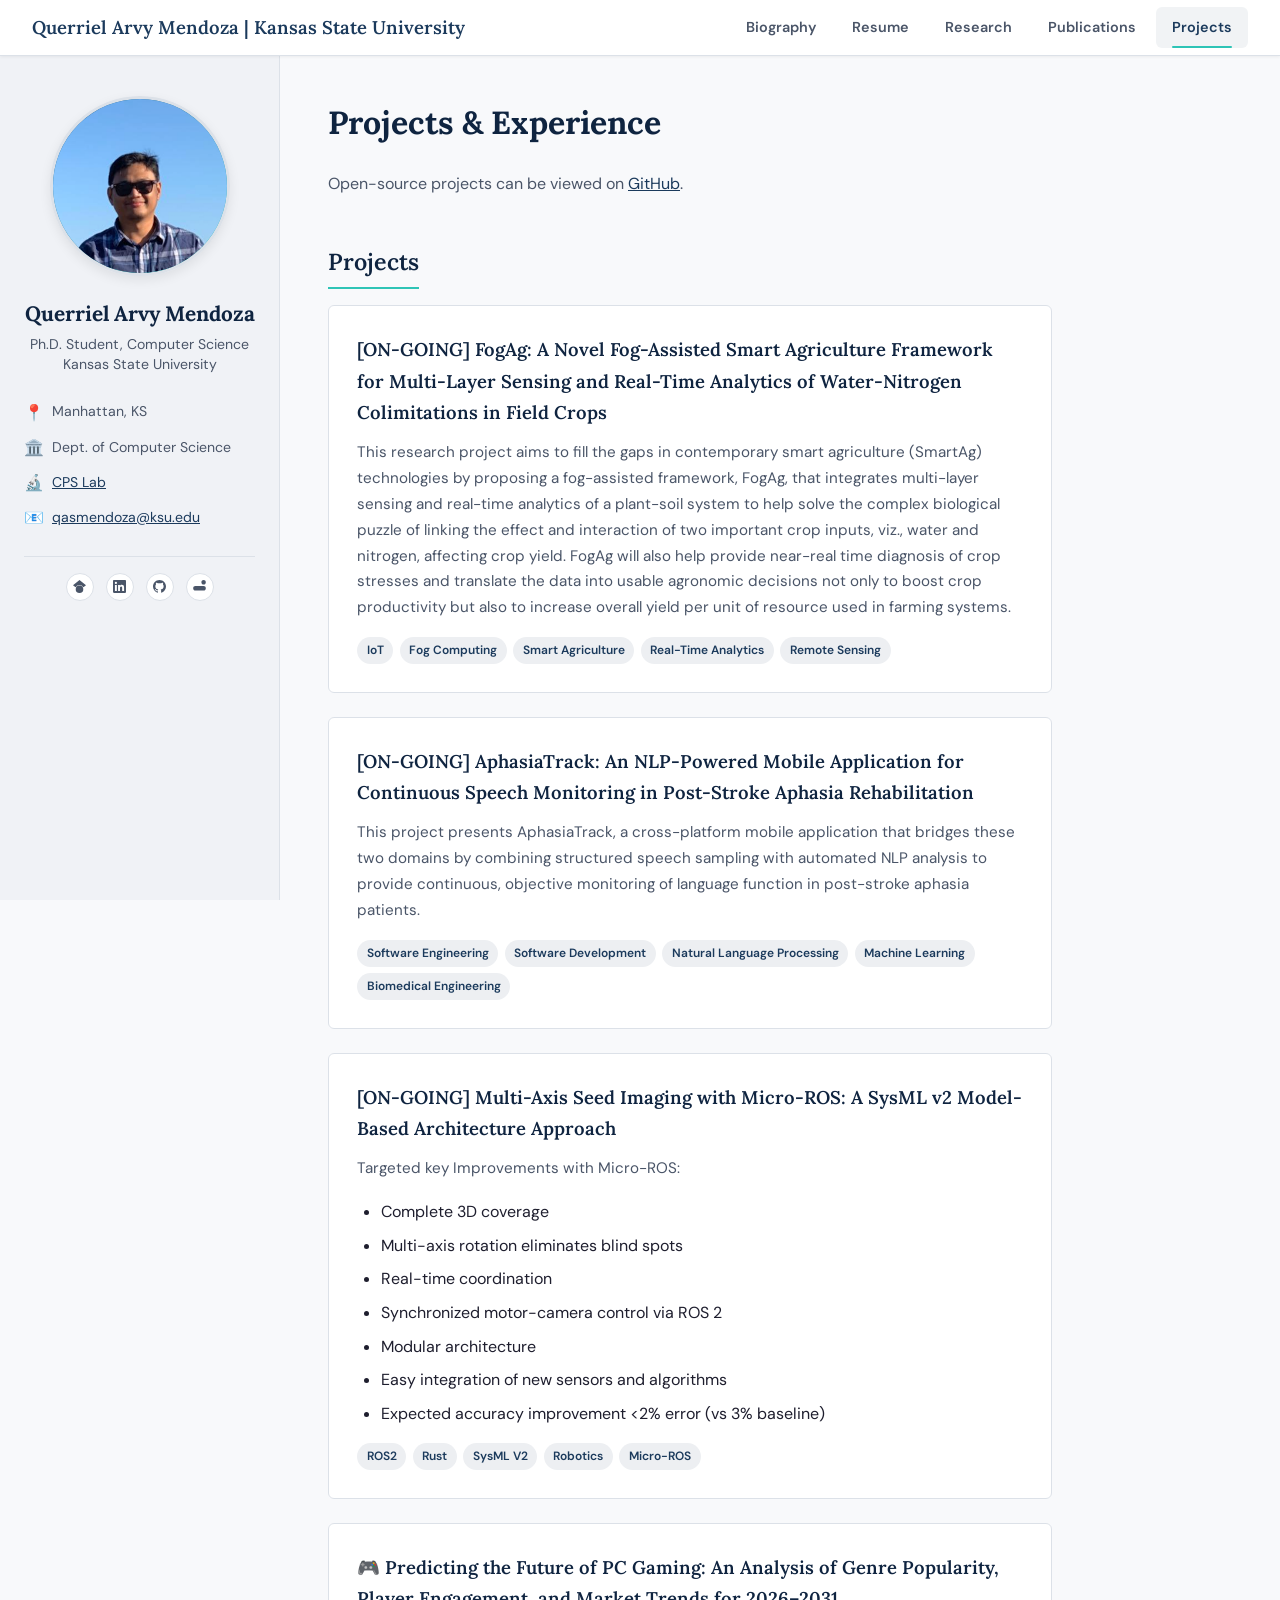
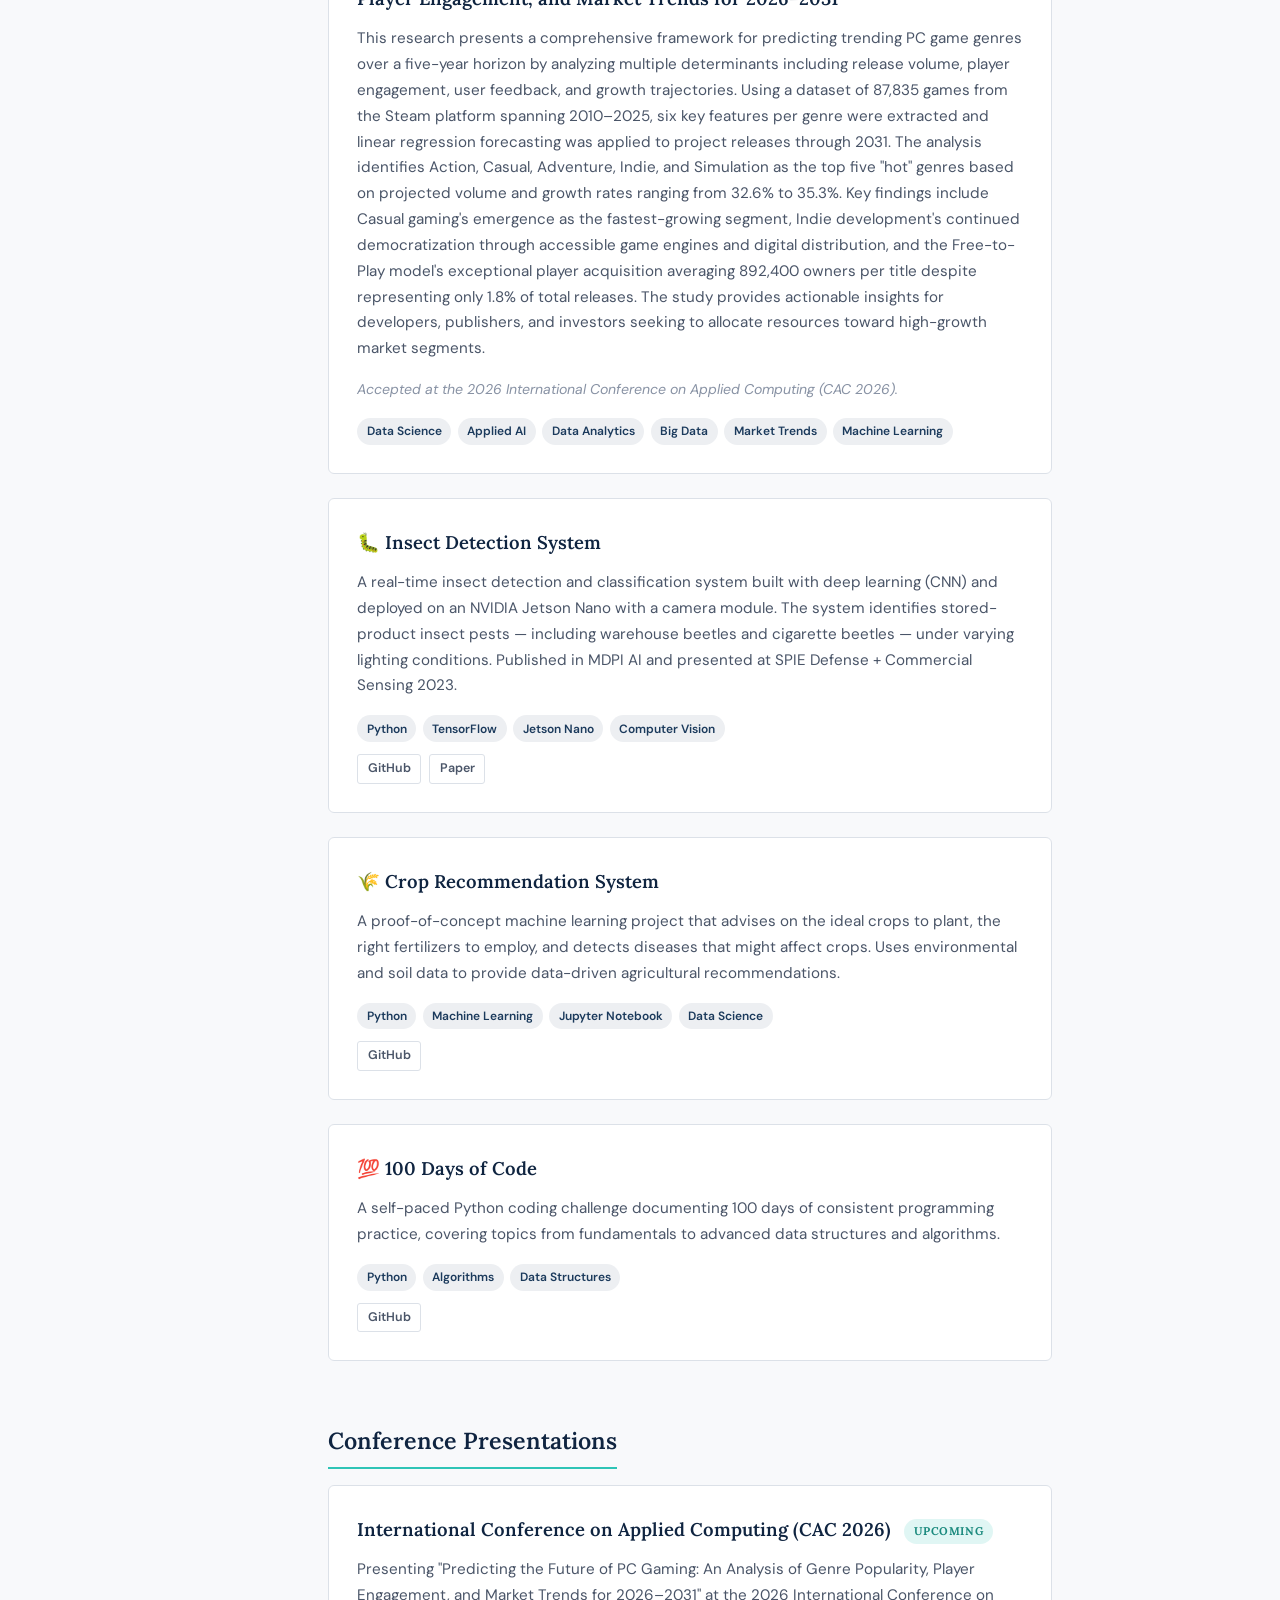
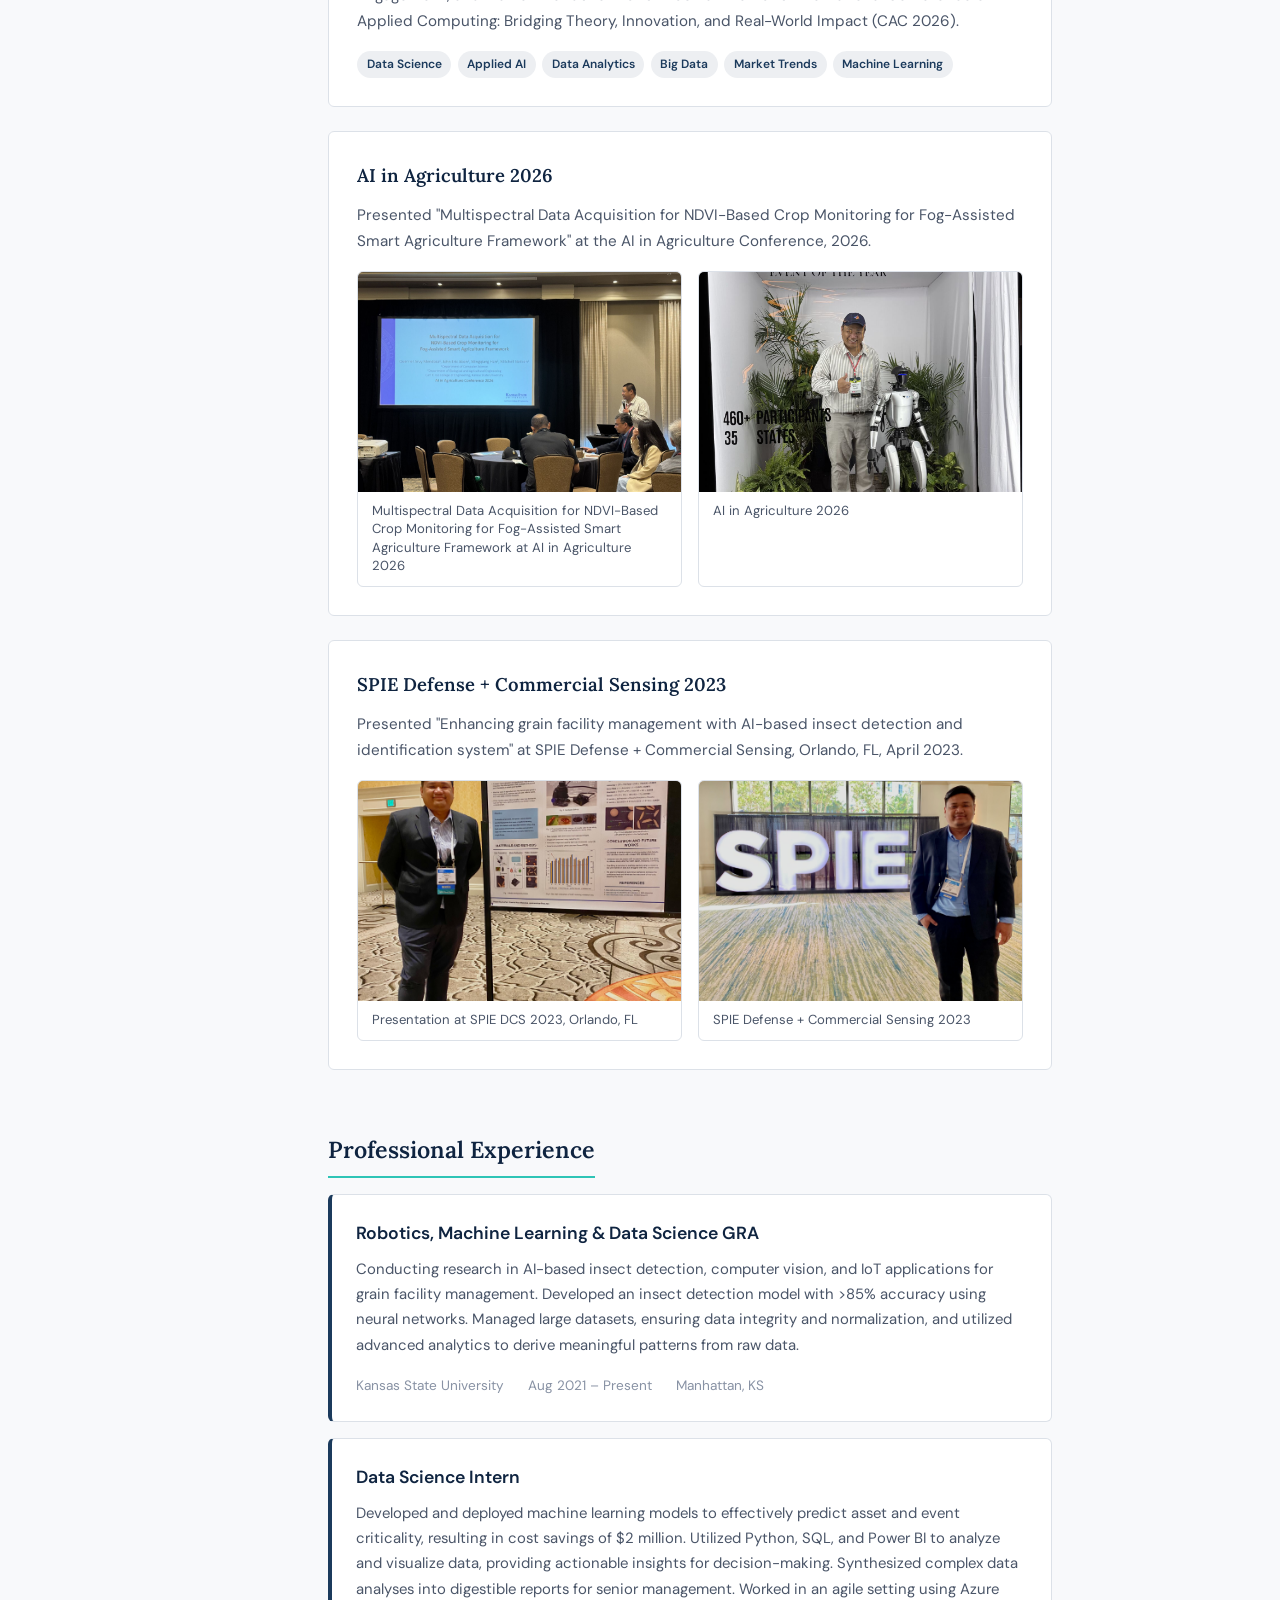
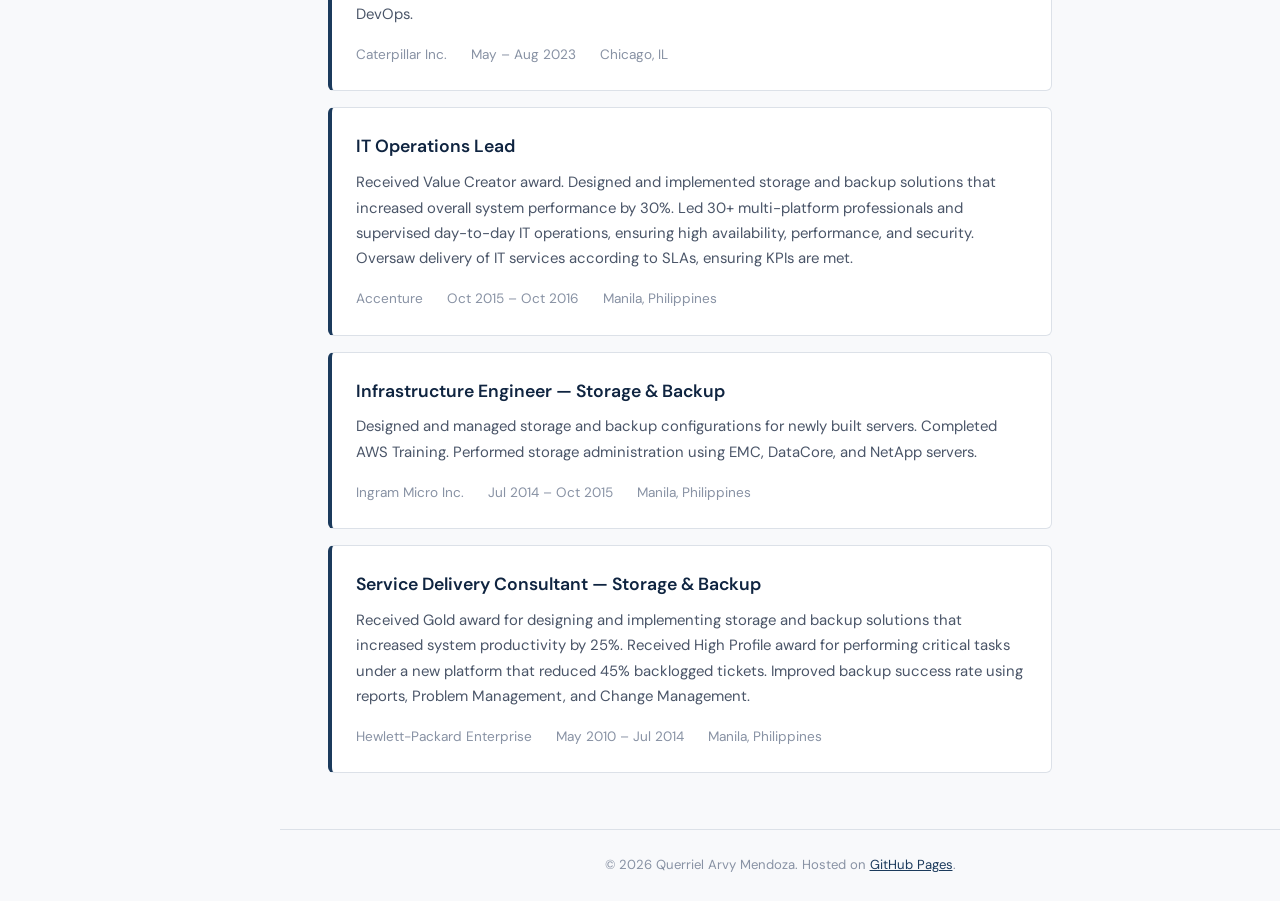
==== projects.html @ 5dd2f750 "Update projects.html" ====
<!DOCTYPE html>
<html lang="en">
<head>
  <meta charset="UTF-8">
  <meta name="viewport" content="width=device-width, initial-scale=1.0">
  <title>Projects - Querriel Arvy Mendoza | Kansas State University</title>
  <meta name="description" content="Projects and experience by Querriel Arvy Mendoza in data science, machine learning, and AI.">
  <link rel="stylesheet" href="style.css">
  <link rel="icon" href="data:image/svg+xml,<svg xmlns='http://www.w3.org/2000/svg' viewBox='0 0 100 100'><text y='.9em' font-size='90'>💻</text></svg>">
  <style>
    /* Smaller, professional social icons */
    .sidebar__social a { width: 28px; height: 28px; }
    .sidebar__social a svg { width: 13px; height: 13px; }

    /* Conference photo gallery */
    .gallery { display: grid; grid-template-columns: repeat(2, 1fr); gap: 1rem; margin-top: 1rem; }
    .gallery__item { border-radius: 6px; overflow: hidden; border: 1px solid var(--border); background: var(--white); transition: box-shadow 0.3s ease; }
    .gallery__item:hover { box-shadow: 0 4px 12px rgba(0,0,0,0.08); }
    .gallery__item img { width: 100%; height: 220px; object-fit: cover; display: block; }
    .gallery__caption { padding: 0.65rem 0.85rem; font-size: 0.82rem; color: var(--text-light); line-height: 1.4; }
    @media (max-width: 768px) { .gallery { grid-template-columns: 1fr; } }

    /* Upcoming badge */
    .badge-upcoming { display: inline-block; font-size: 0.7rem; font-weight: 700; text-transform: uppercase; letter-spacing: 0.05em; padding: 0.2rem 0.6rem; border-radius: 20px; background: rgba(46,196,182,0.15); color: #1b8a7e; margin-left: 0.5rem; vertical-align: middle; }
  </style>
</head>
<body>

  <nav class="nav">
    <a href="index.html" class="nav__brand">Querriel Arvy Mendoza | Kansas State University</a>
    <ul class="nav__links" id="navLinks">
      <li><a href="index.html">Biography</a></li>
      <li><a href="files/QuerrielArvyMendoza_Resume.pdf" target="_blank">Resume</a></li>
      <li><a href="research.html">Research</a></li>
      <li><a href="publications.html">Publications</a></li>
      <li><a href="projects.html" class="active">Projects</a></li>
    </ul>
    <button class="nav__toggle" id="navToggle" aria-label="Toggle navigation">
      <svg fill="none" stroke="currentColor" stroke-width="2" viewBox="0 0 24 24">
        <path stroke-linecap="round" stroke-linejoin="round" d="M4 6h16M4 12h16M4 18h16"/>
      </svg>
    </button>
  </nav>

  <div class="page">
    <aside class="sidebar">
      <div class="sidebar__photo-wrapper">
        <img src="images/profile.png" alt="Querriel Arvy Mendoza" onerror="this.classList.add('hidden');">
        <span class="initials">QA</span>
      </div>
      <h2 class="sidebar__name">Querriel Arvy Mendoza</h2>
      <p class="sidebar__title">Ph.D. Student, Computer Science<br>Kansas State University</p>
      <ul class="sidebar__info">
        <li><span class="emoji">📍</span> Manhattan, KS</li>
        <li><span class="emoji">🏛️</span> Dept. of Computer Science</li>
        <li><span class="emoji">🔬</span> <a href="https://people.cs.ksu.edu/~neilsen/group.html" target="_blank">CPS Lab</a></li>
        <li><span class="emoji">📧</span> <a href="mailto:qasmendoza@ksu.edu">qasmendoza@ksu.edu</a></li>
      </ul>
      <div class="sidebar__social">
        <a href="https://scholar.google.com/citations?user=4UfmKB4AAAAJ&hl=en" target="_blank" title="Google Scholar"><svg viewBox="0 0 24 24"><path d="M12 24a7 7 0 110-14 7 7 0 010 14zm0-24L0 9.5l4.838 3.94A8 8 0 0112 9a8 8 0 017.162 4.44L24 9.5z"/></svg></a>
        <a href="https://www.linkedin.com/in/querriel-arvy-mendoza/" target="_blank" title="LinkedIn"><svg viewBox="0 0 24 24"><path d="M20.447 20.452h-3.554v-5.569c0-1.328-.027-3.037-1.852-3.037-1.853 0-2.136 1.445-2.136 2.939v5.667H9.351V9h3.414v1.561h.046c.477-.9 1.637-1.85 3.37-1.85 3.601 0 4.267 2.37 4.267 5.455v6.286zM5.337 7.433a2.062 2.062 0 01-2.063-2.065 2.064 2.064 0 112.063 2.065zm1.782 13.019H3.555V9h3.564v11.452zM22.225 0H1.771C.792 0 0 .774 0 1.729v20.542C0 23.227.792 24 1.771 24h20.451C23.2 24 24 23.227 24 22.271V1.729C24 .774 23.2 0 22.222 0h.003z"/></svg></a>
        <a href="https://github.com/qasmendoza" target="_blank" title="GitHub"><svg viewBox="0 0 24 24"><path d="M12 0C5.374 0 0 5.373 0 12c0 5.302 3.438 9.8 8.207 11.387.599.111.793-.261.793-.577v-2.234c-3.338.726-4.033-1.416-4.033-1.416-.546-1.387-1.333-1.756-1.333-1.756-1.089-.745.083-.729.083-.729 1.205.084 1.839 1.237 1.839 1.237 1.07 1.834 2.807 1.304 3.492.997.107-.775.418-1.305.762-1.604-2.665-.305-5.467-1.334-5.467-5.931 0-1.311.469-2.381 1.236-3.221-.124-.303-.535-1.524.117-3.176 0 0 1.008-.322 3.301 1.23A11.509 11.509 0 0112 5.803c1.02.005 2.047.138 3.006.404 2.291-1.552 3.297-1.23 3.297-1.23.653 1.653.242 2.874.118 3.176.77.84 1.235 1.911 1.235 3.221 0 4.609-2.807 5.624-5.479 5.921.43.372.823 1.102.823 2.222v3.293c0 .319.192.694.801.576C20.566 21.797 24 17.3 24 12c0-6.627-5.373-12-12-12z"/></svg></a>
        <a href="https://www.researchgate.net/profile/Querriel-Arvy-Mendoza" target="_blank" title="ResearchGate"><svg viewBox="0 0 24 24"><path d="M19.586 0c-2.35 0-4.076 1.65-4.076 4.26 0 2.61 1.726 4.261 4.076 4.261 2.35 0 4.076-1.65 4.076-4.26C23.662 1.65 21.936 0 19.586 0zM4.414 11.04c-2.35 0-4.076 1.65-4.076 4.26 0 2.61 1.726 4.261 4.076 4.261h15.172c2.35 0 4.076-1.65 4.076-4.26 0-2.61-1.726-4.261-4.076-4.261H4.414z"/></svg></a>
      </div>
    </aside>

    <main class="main">
      <h1>Projects &amp; Experience</h1>

      <p style="color: var(--text-light); margin-bottom: 0.5rem;">
        Open-source projects can be viewed on
        <a href="https://github.com/qasmendoza" target="_blank">GitHub</a>.
      </p>

      <h2>Projects</h2>

      <div class="research-card">
        <h3>[ON-GOING] FogAg: A Novel Fog-Assisted Smart Agriculture Framework for Multi-Layer Sensing and Real-Time Analytics of Water-Nitrogen Colimitations in Field Crops</h3>
        <p>
          This research project aims to fill the gaps in contemporary smart agriculture (SmartAg) technologies by
          proposing a fog-assisted framework, FogAg, that integrates multi-layer sensing and real-time analytics of
          a plant-soil system to help solve the complex biological puzzle of linking the effect and interaction of two
          important crop inputs, viz., water and nitrogen, affecting crop yield. FogAg will also help provide near-real
          time diagnosis of crop stresses and translate the data into usable agronomic decisions not only to
          boost crop productivity but also to increase overall yield per unit of resource used in farming systems.
        </p>
        <div class="research-tags"><span>IoT</span><span>Fog Computing</span><span>Smart Agriculture</span><span>Real-Time Analytics</span><span>Remote Sensing</span></div>
      </div>

      <div class="research-card">
        <h3>[ON-GOING] AphasiaTrack: An NLP-Powered Mobile Application for Continuous Speech Monitoring in Post-Stroke Aphasia Rehabilitation</h3>
        <p>
          This project presents AphasiaTrack, a cross-platform mobile application that bridges these two domains by combining structured speech sampling with automated NLP analysis to provide continuous, objective monitoring of language function in post-stroke aphasia patients.
        </p>
        <div class="research-tags"><span>Software Engineering</span><span>Software Development</span><span>Natural Language Processing</span><span>Machine Learning</span><span>Biomedical Engineering</span></div>
      </div>

      <div class="research-card">
        <h3>[ON-GOING] Multi-Axis Seed Imaging with Micro-ROS: A SysML v2 Model-Based Architecture Approach</h3>
        <p>
          Targeted key Improvements with Micro-ROS:
        </p>
        <ul>
          <li>Complete 3D coverage</li>
          <li>Multi-axis rotation eliminates blind spots</li>
          <li>Real-time coordination</li>
          <li>Synchronized motor-camera control via ROS 2</li>
          <li>Modular architecture</li>
          <li>Easy integration of new sensors and algorithms</li>
          <li>Expected accuracy improvement &lt;2% error (vs 3% baseline)</li>
        </ul>
        <div class="research-tags"><span>ROS2</span><span>Rust</span><span>SysML V2</span><span>Robotics</span><span>Micro-ROS</span></div>
      </div>

      <div class="research-card">
        <h3>🎮 Predicting the Future of PC Gaming: An Analysis of Genre Popularity, Player Engagement, and Market Trends for 2026–2031</h3>
        <p>
          This research presents a comprehensive framework for predicting trending PC game genres over
          a five-year horizon by analyzing multiple determinants including release volume, player engagement,
          user feedback, and growth trajectories. Using a dataset of 87,835 games from the Steam platform
          spanning 2010–2025, six key features per genre were extracted and linear regression forecasting was
          applied to project releases through 2031. The analysis identifies Action, Casual, Adventure, Indie,
          and Simulation as the top five "hot" genres based on projected volume and growth rates ranging
          from 32.6% to 35.3%. Key findings include Casual gaming's emergence as the fastest-growing segment,
          Indie development's continued democratization through accessible game engines and digital distribution,
          and the Free-to-Play model's exceptional player acquisition averaging 892,400 owners per title despite
          representing only 1.8% of total releases. The study provides actionable insights for developers,
          publishers, and investors seeking to allocate resources toward high-growth market segments.
        </p>
        <p style="font-size: 0.88rem; color: var(--text-muted); font-style: italic;">
          Accepted at the 2026 International Conference on Applied Computing (CAC 2026).
        </p>
        <div class="research-tags"><span>Data Science</span><span>Applied AI</span><span>Data Analytics</span><span>Big Data</span><span>Market Trends</span><span>Machine Learning</span></div>
      </div>

      <div class="research-card">
        <h3>🐛 Insect Detection System</h3>
        <p>
          A real-time insect detection and classification system built with deep learning (CNN) and
          deployed on an NVIDIA Jetson Nano with a camera module. The system identifies stored-product
          insect pests — including warehouse beetles and cigarette beetles — under varying lighting
          conditions. Published in MDPI AI and presented at SPIE Defense + Commercial Sensing 2023.
        </p>
        <div class="research-tags"><span>Python</span><span>TensorFlow</span><span>Jetson Nano</span><span>Computer Vision</span></div>
        <div class="pub-item__links" style="margin-top: 0.75rem;">
          <a href="https://github.com/qasmendoza/insect_detection" target="_blank">GitHub</a>
          <a href="https://doi.org/10.3390/ai4010017" target="_blank">Paper</a>
        </div>
      </div>

      <div class="research-card">
        <h3>🌾 Crop Recommendation System</h3>
        <p>
          A proof-of-concept machine learning project that advises on the ideal crops to plant,
          the right fertilizers to employ, and detects diseases that might affect crops. Uses
          environmental and soil data to provide data-driven agricultural recommendations.
        </p>
        <div class="research-tags"><span>Python</span><span>Machine Learning</span><span>Jupyter Notebook</span><span>Data Science</span></div>
        <div class="pub-item__links" style="margin-top: 0.75rem;">
          <a href="https://github.com/qasmendoza/crop-recommendation" target="_blank">GitHub</a>
        </div>
      </div>

      <div class="research-card">
        <h3>💯 100 Days of Code</h3>
        <p>
          A self-paced Python coding challenge documenting 100 days of consistent programming
          practice, covering topics from fundamentals to advanced data structures and algorithms.
        </p>
        <div class="research-tags"><span>Python</span><span>Algorithms</span><span>Data Structures</span></div>
        <div class="pub-item__links" style="margin-top: 0.75rem;">
          <a href="https://github.com/qasmendoza/100DaysOfCode" target="_blank">GitHub</a>
        </div>
      </div>

      <h2>Conference Presentations</h2>

      <!-- CAC 2026 — Upcoming -->
      <div class="research-card">
        <h3>International Conference on Applied Computing (CAC 2026) <span class="badge-upcoming">Upcoming</span></h3>
        <p>
          Presenting "Predicting the Future of PC Gaming: An Analysis of Genre Popularity, Player Engagement,
          and Market Trends for 2026–2031" at the 2026 International Conference on Applied Computing:
          Bridging Theory, Innovation, and Real-World Impact (CAC 2026).
        </p>
        <div class="research-tags"><span>Data Science</span><span>Applied AI</span><span>Data Analytics</span><span>Big Data</span><span>Market Trends</span><span>Machine Learning</span></div>
      </div>

      <!-- AI in Agriculture 2026 -->
      <div class="research-card">
        <h3>AI in Agriculture 2026</h3>
        <p>
          Presented "Multispectral Data Acquisition for NDVI-Based Crop Monitoring for Fog-Assisted Smart Agriculture Framework" at the
          AI in Agriculture Conference, 2026.
        </p>
        <div class="gallery">
          <div class="gallery__item">
            <img src="images/AIinAg2.jpeg" alt="AI in Agriculture 2026 - Presentation">
            <div class="gallery__caption">Multispectral Data Acquisition for NDVI-Based Crop Monitoring for Fog-Assisted Smart Agriculture Framework at AI in Agriculture 2026</div>
          </div>
          <div class="gallery__item">
            <img src="images/AIinAg1.jpeg" alt="AI in Agriculture 2026">
            <div class="gallery__caption">AI in Agriculture 2026</div>
          </div>
        </div>
      </div>

      <!-- SPIE 2023 -->
      <div class="research-card">
        <h3>SPIE Defense + Commercial Sensing 2023</h3>
        <p>
          Presented "Enhancing grain facility management with AI-based insect detection and
          identification system" at SPIE Defense + Commercial Sensing, Orlando, FL, April 2023.
        </p>
        <div class="gallery">
          <div class="gallery__item">
            <img src="images/SPIE1.jpeg" alt="SPIE 2023 - Presentation">
            <div class="gallery__caption">Presentation at SPIE DCS 2023, Orlando, FL</div>
          </div>
          <div class="gallery__item">
            <img src="images/SPIE2.jpeg" alt="SPIE 2023">
            <div class="gallery__caption">SPIE Defense + Commercial Sensing 2023</div>
          </div>
        </div>
      </div>

      <h2>Professional Experience</h2>

      <div class="exp-card">
        <h3>Robotics, Machine Learning &amp; Data Science GRA</h3>
        <p>
          Conducting research in AI-based insect detection, computer vision, and IoT applications
          for grain facility management. Developed an insect detection model with &gt;85% accuracy
          using neural networks. Managed large datasets, ensuring data integrity and normalization,
          and utilized advanced analytics to derive meaningful patterns from raw data.
        </p>
        <div class="exp-meta"><span>Kansas State University</span><span>Aug 2021 – Present</span><span>Manhattan, KS</span></div>
      </div>

      <div class="exp-card">
        <h3>Data Science Intern</h3>
        <p>
          Developed and deployed machine learning models to effectively predict asset and event
          criticality, resulting in cost savings of $2 million. Utilized Python, SQL, and Power BI
          to analyze and visualize data, providing actionable insights for decision-making.
          Synthesized complex data analyses into digestible reports for senior management.
          Worked in an agile setting using Azure DevOps.
        </p>
        <div class="exp-meta"><span>Caterpillar Inc.</span><span>May – Aug 2023</span><span>Chicago, IL</span></div>
      </div>

      <div class="exp-card">
        <h3>IT Operations Lead</h3>
        <p>
          Received Value Creator award. Designed and implemented storage and backup solutions
          that increased overall system performance by 30%. Led 30+ multi-platform professionals
          and supervised day-to-day IT operations, ensuring high availability, performance,
          and security. Oversaw delivery of IT services according to SLAs, ensuring KPIs are met.
        </p>
        <div class="exp-meta"><span>Accenture</span><span>Oct 2015 – Oct 2016</span><span>Manila, Philippines</span></div>
      </div>

      <div class="exp-card">
        <h3>Infrastructure Engineer — Storage &amp; Backup</h3>
        <p>
          Designed and managed storage and backup configurations for newly built servers.
          Completed AWS Training. Performed storage administration using EMC, DataCore,
          and NetApp servers.
        </p>
        <div class="exp-meta"><span>Ingram Micro Inc.</span><span>Jul 2014 – Oct 2015</span><span>Manila, Philippines</span></div>
      </div>

      <div class="exp-card">
        <h3>Service Delivery Consultant — Storage &amp; Backup</h3>
        <p>
          Received Gold award for designing and implementing storage and backup solutions that
          increased system productivity by 25%. Received High Profile award for performing critical
          tasks under a new platform that reduced 45% backlogged tickets. Improved backup success
          rate using reports, Problem Management, and Change Management.
        </p>
        <div class="exp-meta"><span>Hewlett-Packard Enterprise</span><span>May 2010 – Jul 2014</span><span>Manila, Philippines</span></div>
      </div>
    </main>
  </div>

  <footer class="footer">&copy; 2026 Querriel Arvy Mendoza. Hosted on <a href="https://pages.github.com/" target="_blank">GitHub Pages</a>.</footer>
  <script>document.getElementById('navToggle').addEventListener('click',()=>{document.getElementById('navLinks').classList.toggle('show');});</script>
</body>
</html>
---- style.css ----
/* ============================================
   Academic Professional Website
   Querriel Arvy Mendoza
   ============================================ */

@import url('https://fonts.googleapis.com/css2?family=DM+Sans:ital,wght@0,300;0,400;0,500;0,600;0,700;1,400&family=Lora:ital,wght@0,400;0,500;0,600;0,700;1,400&display=swap');

:root {
  --primary: #1b3a5c;
  --primary-light: #2a5a8c;
  --primary-dark: #0f2440;
  --accent: #2ec4b6;
  --bg: #f8f9fb;
  --bg-sidebar: #f0f2f6;
  --text: #1e1e2e;
  --text-light: #4a5568;
  --text-muted: #8892a4;
  --border: #dce1e8;
  --white: #ffffff;
  --link: #1b3a5c;
  --link-hover: #2ec4b6;
  --shadow-sm: 0 1px 3px rgba(0,0,0,0.06);
  --shadow-md: 0 4px 12px rgba(0,0,0,0.08);
  --radius: 6px;
  --sidebar-width: 280px;
  --nav-height: 56px;
  --transition: 0.3s ease;
}

*, *::before, *::after { box-sizing: border-box; margin: 0; padding: 0; }
html { scroll-behavior: smooth; font-size: 16px; }

body {
  font-family: 'DM Sans', -apple-system, BlinkMacSystemFont, sans-serif;
  color: var(--text);
  background: var(--bg);
  line-height: 1.7;
  -webkit-font-smoothing: antialiased;
}

/* ALL content links underlined by default */
a {
  color: var(--link);
  text-decoration: underline;
  transition: color var(--transition);
}
a:hover { color: var(--link-hover); }

img { max-width: 100%; height: auto; }

/* --- Navigation --- */
.nav {
  position: fixed; top: 0; left: 0; right: 0;
  height: var(--nav-height);
  background: var(--white);
  border-bottom: 1px solid var(--border);
  z-index: 1000;
  display: flex; align-items: center; justify-content: space-between;
  padding: 0 2rem;
  box-shadow: var(--shadow-sm);
}

.nav__brand {
  font-family: 'Lora', Georgia, serif;
  font-size: 1.15rem; font-weight: 600;
  color: var(--primary);
  text-decoration: none;
}
.nav__brand:hover { color: var(--primary-dark); }

.nav__links { display: flex; gap: 0.25rem; list-style: none; }
.nav__links a {
  display: block; padding: 0.5rem 1rem;
  font-size: 0.9rem; font-weight: 600;
  color: var(--text-light);
  border-radius: var(--radius);
  text-decoration: none;
  transition: all var(--transition);
  position: relative;
}
.nav__links a:hover,
.nav__links a.active { color: var(--primary); background: rgba(27,58,92,0.06); }
.nav__links a.active::after {
  content: ''; position: absolute;
  bottom: 0; left: 1rem; right: 1rem;
  height: 2px; background: var(--accent); border-radius: 2px;
}

.nav__toggle { display: none; background: none; border: none; cursor: pointer; padding: 0.5rem; color: var(--text); }
.nav__toggle svg { width: 24px; height: 24px; }

/* --- Layout --- */
.page { display: flex; margin-top: var(--nav-height); min-height: calc(100vh - var(--nav-height)); }

/* --- Sidebar --- */
.sidebar {
  width: var(--sidebar-width);
  min-height: calc(100vh - var(--nav-height));
  background: var(--bg-sidebar);
  border-right: 1px solid var(--border);
  padding: 2.5rem 1.5rem;
  position: sticky; top: var(--nav-height);
  height: calc(100vh - var(--nav-height));
  overflow-y: auto; flex-shrink: 0;
}

.sidebar__photo-wrapper {
  width: 180px; height: 180px;
  border-radius: 50%;
  margin: 0 auto 1.25rem;
  border: 3px solid var(--border);
  box-shadow: var(--shadow-md);
  overflow: hidden;
  background: linear-gradient(135deg, var(--primary-light), var(--accent));
  display: flex; align-items: center; justify-content: center;
}

.sidebar__photo-wrapper img {
  width: 100%; height: 100%;
  object-fit: cover;
  display: block;
}

/* Fallback initials shown if image fails */
.sidebar__photo-wrapper .initials {
  font-family: 'Lora', Georgia, serif;
  font-size: 3.5rem; font-weight: 700;
  color: white;
  display: none;
}

/* If img fails to load, hide it and show initials */
.sidebar__photo-wrapper img.hidden { display: none; }
.sidebar__photo-wrapper img.hidden + .initials { display: block; }

.sidebar__name {
  font-family: 'Lora', Georgia, serif;
  font-size: 1.3rem; font-weight: 700;
  text-align: center; color: var(--primary-dark);
  margin-bottom: 0.25rem;
}

.sidebar__title {
  text-align: center; font-size: 0.88rem;
  color: var(--text-light);
  margin-bottom: 1.5rem; line-height: 1.4;
}

.sidebar__info {
  list-style: none;
  display: flex; flex-direction: column;
  gap: 0.5rem; margin-bottom: 1.5rem;
  font-size: 0.88rem; color: var(--text-light);
}

.sidebar__info li { display: flex; align-items: center; gap: 0.5rem; }
.sidebar__info li .emoji { font-size: 1rem; flex-shrink: 0; }

.sidebar__social {
  display: flex; justify-content: center; gap: 0.75rem;
  padding-top: 1rem;
  border-top: 1px solid var(--border);
}
.sidebar__social a {
  display: flex; align-items: center; justify-content: center;
  width: 36px; height: 36px;
  border-radius: 50%;
  background: var(--white);
  color: var(--text-light);
  border: 1px solid var(--border);
  text-decoration: none;
  transition: all var(--transition);
}
.sidebar__social a:hover {
  background: var(--primary); color: var(--white);
  border-color: var(--primary);
  transform: translateY(-2px);
  box-shadow: var(--shadow-sm);
}
.sidebar__social a svg { width: 16px; height: 16px; fill: currentColor; }

/* --- Main Content --- */
.main { flex: 1; max-width: 820px; padding: 2.5rem 3rem; }

.main h1 {
  font-family: 'Lora', Georgia, serif;
  font-size: 2rem; font-weight: 700;
  color: var(--primary-dark);
  margin-bottom: 1.25rem;
}

.main h2 {
  font-family: 'Lora', Georgia, serif;
  font-size: 1.45rem; font-weight: 600;
  color: var(--primary-dark);
  margin-top: 2.25rem; margin-bottom: 1rem;
  padding-bottom: 0.4rem;
  border-bottom: 2px solid var(--accent);
  display: inline-block;
}

.main h3 { font-size: 1.1rem; font-weight: 600; color: var(--text); margin-top: 1.5rem; margin-bottom: 0.5rem; }
.main p { margin-bottom: 1rem; }
.main ul, .main ol { margin-bottom: 1rem; padding-left: 1.5rem; }
.main li { margin-bottom: 0.4rem; }

/* --- Research Interests --- */
.bio__interests {
  display: grid; grid-template-columns: 1fr 1fr;
  gap: 0.5rem 2rem; margin-top: 0.75rem;
  list-style: none; padding-left: 0;
}
.bio__interests li { position: relative; padding-left: 1.25rem; font-size: 0.95rem; }
.bio__interests li::before { content: '▸'; position: absolute; left: 0; color: var(--accent); font-weight: 700; }

/* --- Education --- */
.education-item { margin-bottom: 1rem; }
.education-item h4 { font-size: 0.95rem; font-weight: 600; color: var(--text); margin-bottom: 0.1rem; }
.education-item p { font-size: 0.88rem; color: var(--text-light); margin-bottom: 0; }

/* --- Skills --- */
.skills-grid { display: grid; grid-template-columns: repeat(auto-fill, minmax(220px, 1fr)); gap: 1rem; margin-top: 0.75rem; }
.skill-card { background: var(--white); border: 1px solid var(--border); border-radius: var(--radius); padding: 1.25rem; transition: box-shadow var(--transition); }
.skill-card:hover { box-shadow: var(--shadow-md); }
.skill-card h4 { font-size: 0.9rem; font-weight: 600; color: var(--primary); margin-bottom: 0.5rem; }
.skill-card__tags { display: flex; flex-wrap: wrap; gap: 0.35rem; }
.skill-card__tags span { font-size: 0.75rem; font-weight: 500; padding: 0.15rem 0.55rem; border-radius: 20px; background: rgba(46,196,182,0.1); color: var(--primary); }

/* --- Publications --- */
.pub-item { background: var(--white); border: 1px solid var(--border); border-radius: var(--radius); padding: 1.25rem 1.5rem; margin-bottom: 1rem; transition: box-shadow var(--transition); }
.pub-item:hover { box-shadow: var(--shadow-md); }
.pub-item__title { font-size: 1rem; font-weight: 600; color: var(--primary-dark); margin-bottom: 0.35rem; line-height: 1.4; }
.pub-item__authors { font-size: 0.88rem; color: var(--text-light); margin-bottom: 0.25rem; }
.pub-item__authors strong { color: var(--text); }
.pub-item__venue { font-size: 0.85rem; color: var(--text-muted); font-style: italic; }
.pub-item__links { margin-top: 0.5rem; display: flex; gap: 0.5rem; flex-wrap: wrap; }
.pub-item__links a {
  display: inline-flex; align-items: center; gap: 0.3rem;
  font-size: 0.78rem; font-weight: 600;
  padding: 0.2rem 0.6rem;
  border: 1px solid var(--border); border-radius: 3px;
  color: var(--text-light); text-decoration: none;
  transition: all var(--transition);
}
.pub-item__links a:hover { border-color: var(--primary); color: var(--primary); background: rgba(27,58,92,0.04); }

/* --- Research Cards --- */
.research-card { background: var(--white); border: 1px solid var(--border); border-radius: var(--radius); padding: 1.75rem; margin-bottom: 1.5rem; transition: box-shadow var(--transition); }
.research-card:hover { box-shadow: var(--shadow-md); }
.research-card h3 { font-family: 'Lora', Georgia, serif; font-size: 1.15rem; color: var(--primary-dark); margin-top: 0; margin-bottom: 0.75rem; }
.research-card p { font-size: 0.95rem; color: var(--text-light); line-height: 1.7; }
.research-tags { display: flex; flex-wrap: wrap; gap: 0.4rem; margin-top: 0.75rem; }
.research-tags span { font-size: 0.75rem; font-weight: 600; padding: 0.2rem 0.6rem; border-radius: 20px; background: rgba(27,58,92,0.08); color: var(--primary); }

/* --- Experience Cards --- */
.exp-card { background: var(--white); border: 1px solid var(--border); border-left: 4px solid var(--primary); border-radius: var(--radius); padding: 1.5rem; margin-bottom: 1rem; }
.exp-card h3 { margin-top: 0; color: var(--primary-dark); }
.exp-card p { font-size: 0.93rem; color: var(--text-light); }
.exp-meta { display: flex; flex-wrap: wrap; gap: 1.5rem; margin-top: 0.75rem; font-size: 0.85rem; color: var(--text-muted); }

/* --- Highlight Box --- */
.highlight-box { background: linear-gradient(135deg, rgba(27,58,92,0.06), rgba(46,196,182,0.08)); border: 1px solid rgba(27,58,92,0.15); border-radius: var(--radius); padding: 1.5rem; margin: 1.5rem 0; }
.highlight-box h3 { color: var(--primary); margin-top: 0; font-size: 1.05rem; }
.highlight-box p { font-size: 0.93rem; margin-bottom: 0; }

/* --- Footer --- */
.footer { border-top: 1px solid var(--border); padding: 1.5rem 3rem; margin-left: var(--sidebar-width); text-align: center; font-size: 0.82rem; color: var(--text-muted); }

/* --- Responsive --- */
@media (max-width: 768px) {
  .nav { padding: 0 1rem; }
  .nav__links { display: none; position: absolute; top: var(--nav-height); left: 0; right: 0; background: var(--white); flex-direction: column; padding: 0.5rem; border-bottom: 1px solid var(--border); box-shadow: var(--shadow-md); }
  .nav__links.show { display: flex; }
  .nav__toggle { display: block; }
  .page { flex-direction: column; }
  .sidebar { width: 100%; min-height: auto; height: auto; position: relative; top: 0; border-right: none; border-bottom: 1px solid var(--border); padding: 2rem 1.5rem; }
  .main { padding: 1.5rem; }
  .bio__interests { grid-template-columns: 1fr; }
  .skills-grid { grid-template-columns: 1fr; }
  .footer { margin-left: 0; padding: 1.5rem; }
}

/* --- Animations --- */
@keyframes fadeInUp { from { opacity: 0; transform: translateY(20px); } to { opacity: 1; transform: translateY(0); } }
.main > * { animation: fadeInUp 0.5s ease both; }
.main > *:nth-child(1) { animation-delay: 0.05s; }
.main > *:nth-child(2) { animation-delay: 0.1s; }
.main > *:nth-child(3) { animation-delay: 0.15s; }
.main > *:nth-child(4) { animation-delay: 0.2s; }
.main > *:nth-child(5) { animation-delay: 0.25s; }
.main > *:nth-child(6) { animation-delay: 0.3s; }
.main > *:nth-child(7) { animation-delay: 0.35s; }
.main > *:nth-child(8) { animation-delay: 0.4s; }
.main > *:nth-child(9) { animation-delay: 0.45s; }
.main > *:nth-child(10) { animation-delay: 0.5s; }
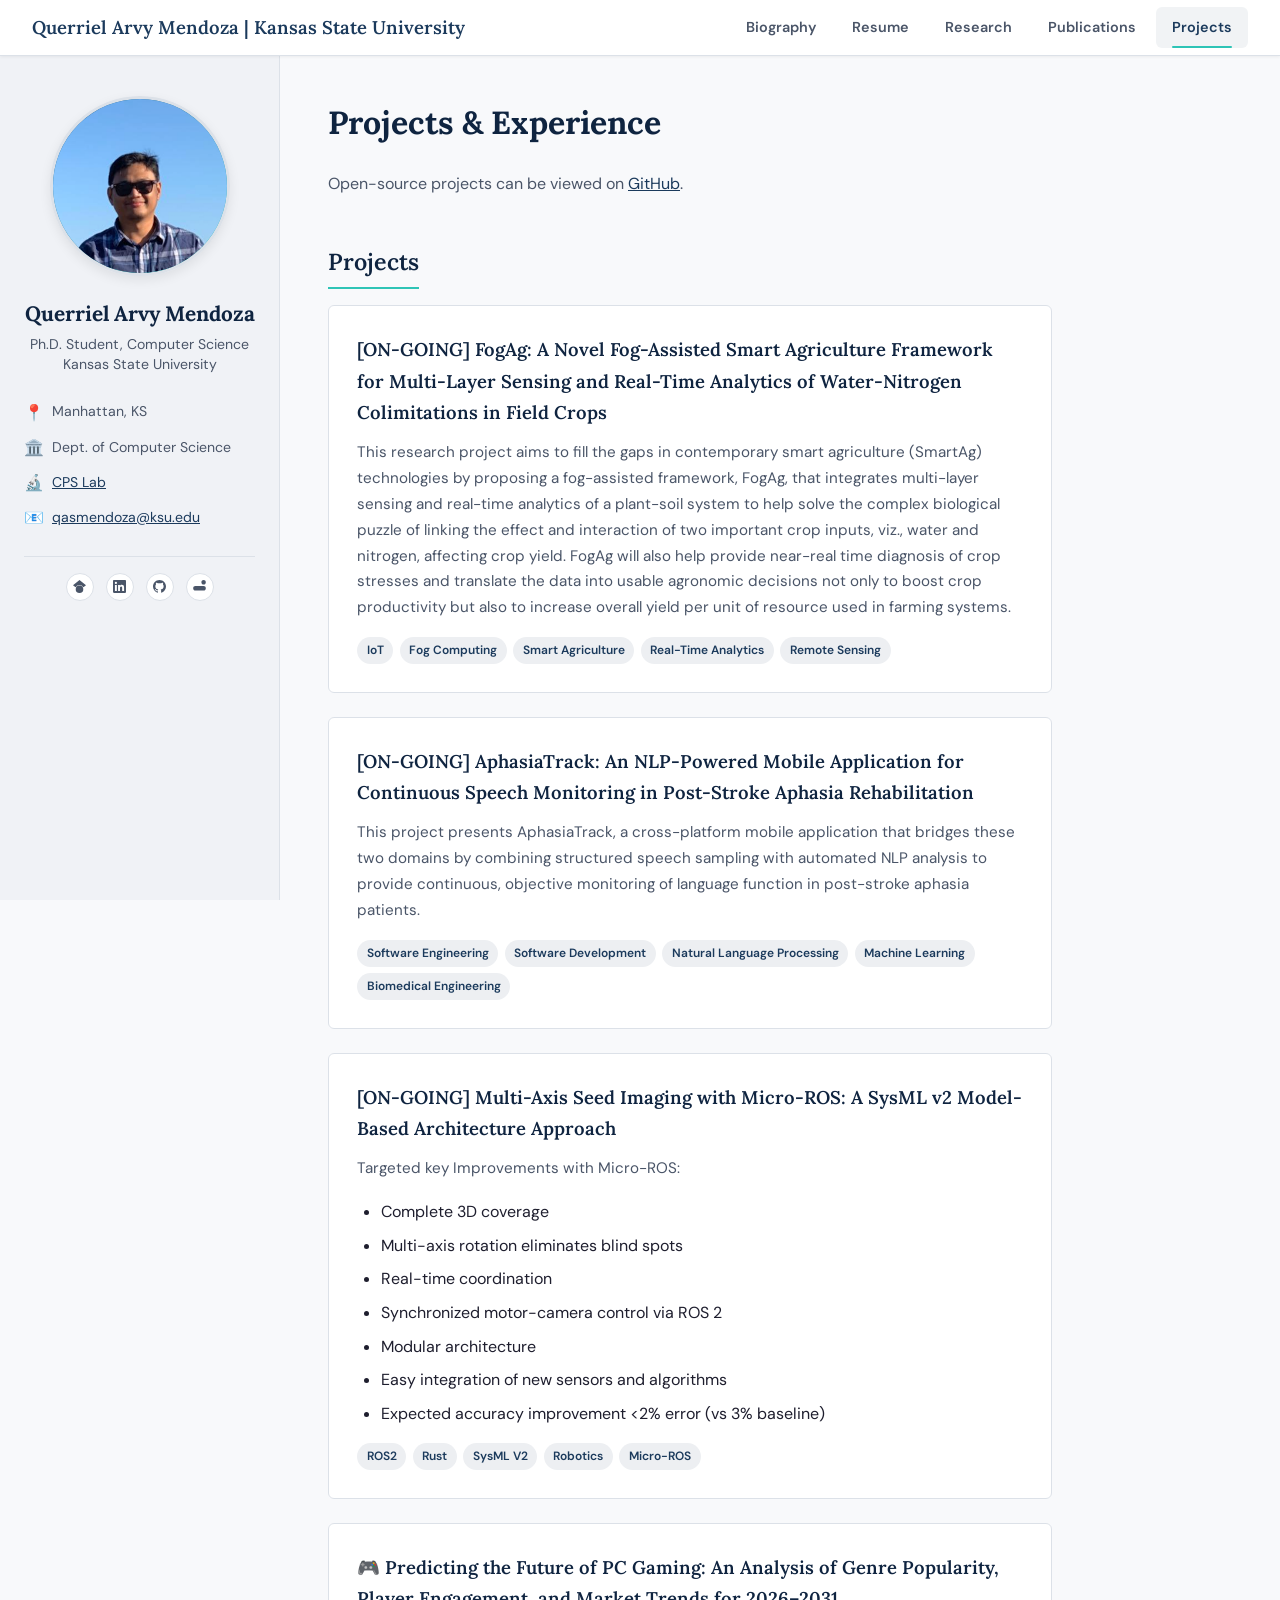
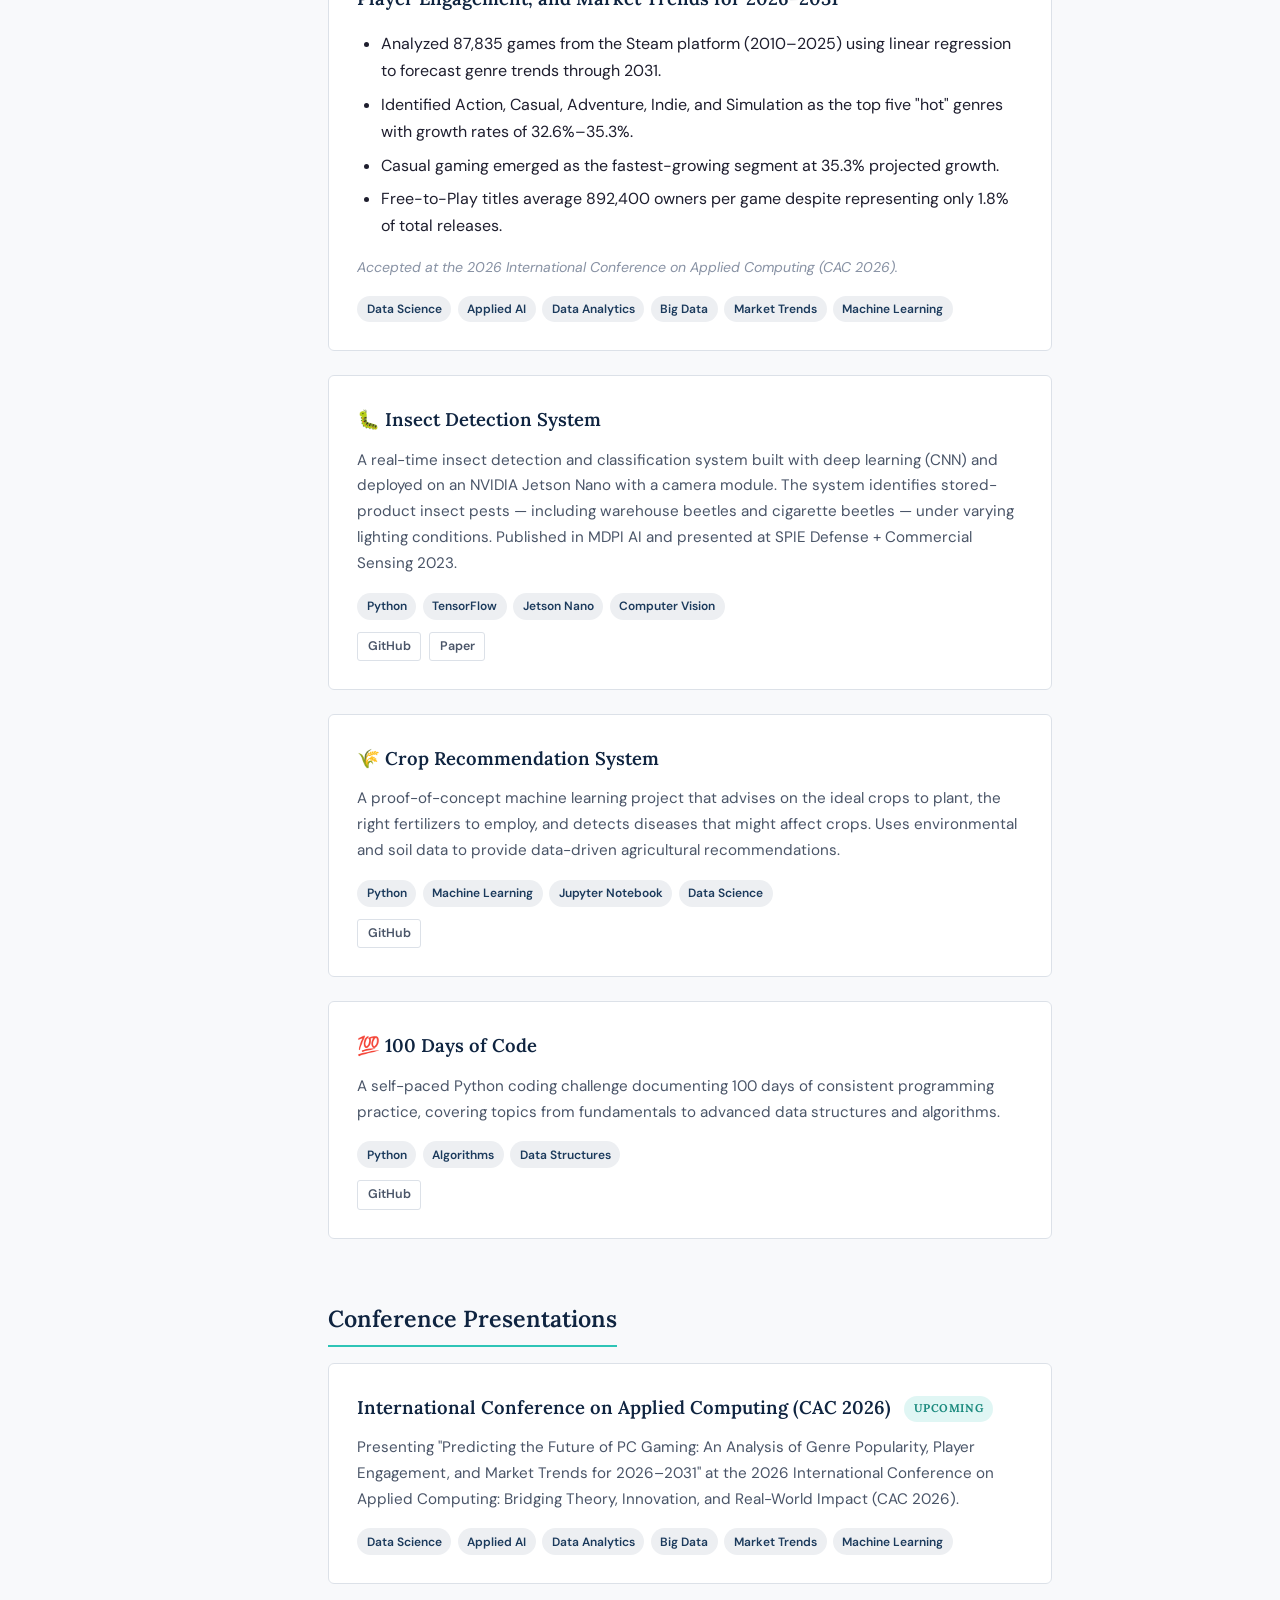
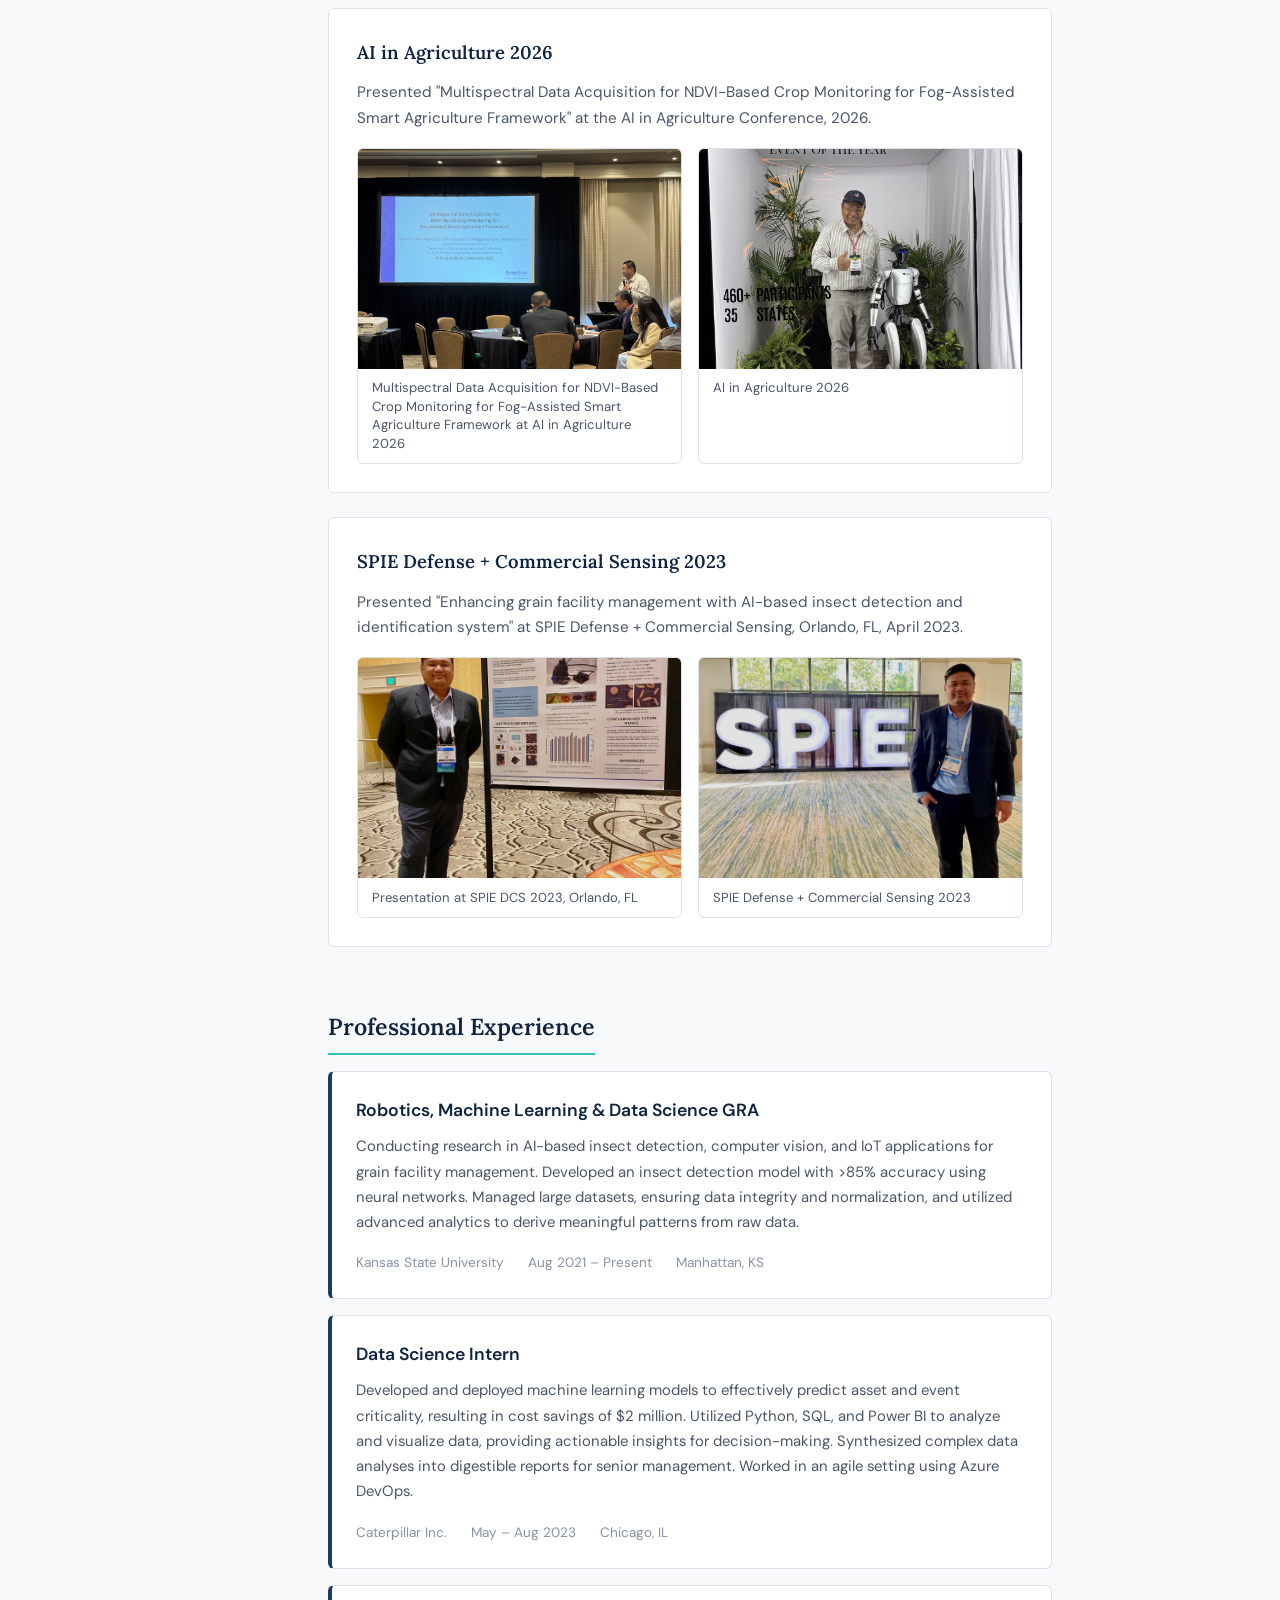
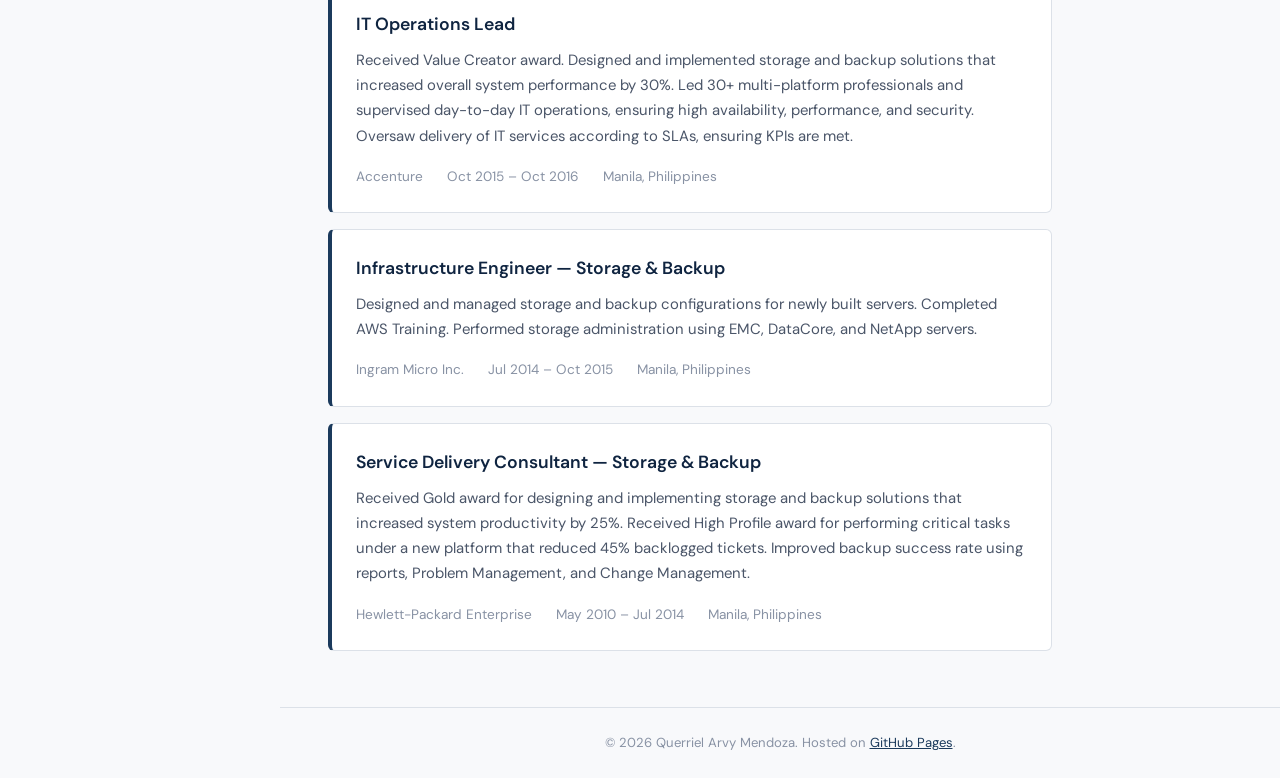
==== commit 9335f63c: "Update projects.html" ====
--- a/projects.html
+++ b/projects.html
@@ -114,18 +114,13 @@
 
       <div class="research-card">
         <h3>🎮 Predicting the Future of PC Gaming: An Analysis of Genre Popularity, Player Engagement, and Market Trends for 2026–2031</h3>
-        <p>
-          This research presents a comprehensive framework for predicting trending PC game genres over
-          a five-year horizon by analyzing multiple determinants including release volume, player engagement,
-          user feedback, and growth trajectories. Using a dataset of 87,835 games from the Steam platform
-          spanning 2010–2025, six key features per genre were extracted and linear regression forecasting was
-          applied to project releases through 2031. The analysis identifies Action, Casual, Adventure, Indie,
-          and Simulation as the top five "hot" genres based on projected volume and growth rates ranging
-          from 32.6% to 35.3%. Key findings include Casual gaming's emergence as the fastest-growing segment,
-          Indie development's continued democratization through accessible game engines and digital distribution,
-          and the Free-to-Play model's exceptional player acquisition averaging 892,400 owners per title despite
-          representing only 1.8% of total releases. The study provides actionable insights for developers,
-          publishers, and investors seeking to allocate resources toward high-growth market segments.
+       </p>
+       <ul>
+          <li>Analyzed 87,835 games from the Steam platform (2010–2025) using linear regression to forecast genre trends through 2031.</li>
+          <li>Identified Action, Casual, Adventure, Indie, and Simulation as the top five "hot" genres with growth rates of 32.6%–35.3%.</li>
+          <li>Casual gaming emerged as the fastest-growing segment at 35.3% projected growth.</li>
+          <li>Free-to-Play titles average 892,400 owners per game despite representing only 1.8% of total releases.</li>
+       </ul>
         </p>
         <p style="font-size: 0.88rem; color: var(--text-muted); font-style: italic;">
           Accepted at the 2026 International Conference on Applied Computing (CAC 2026).
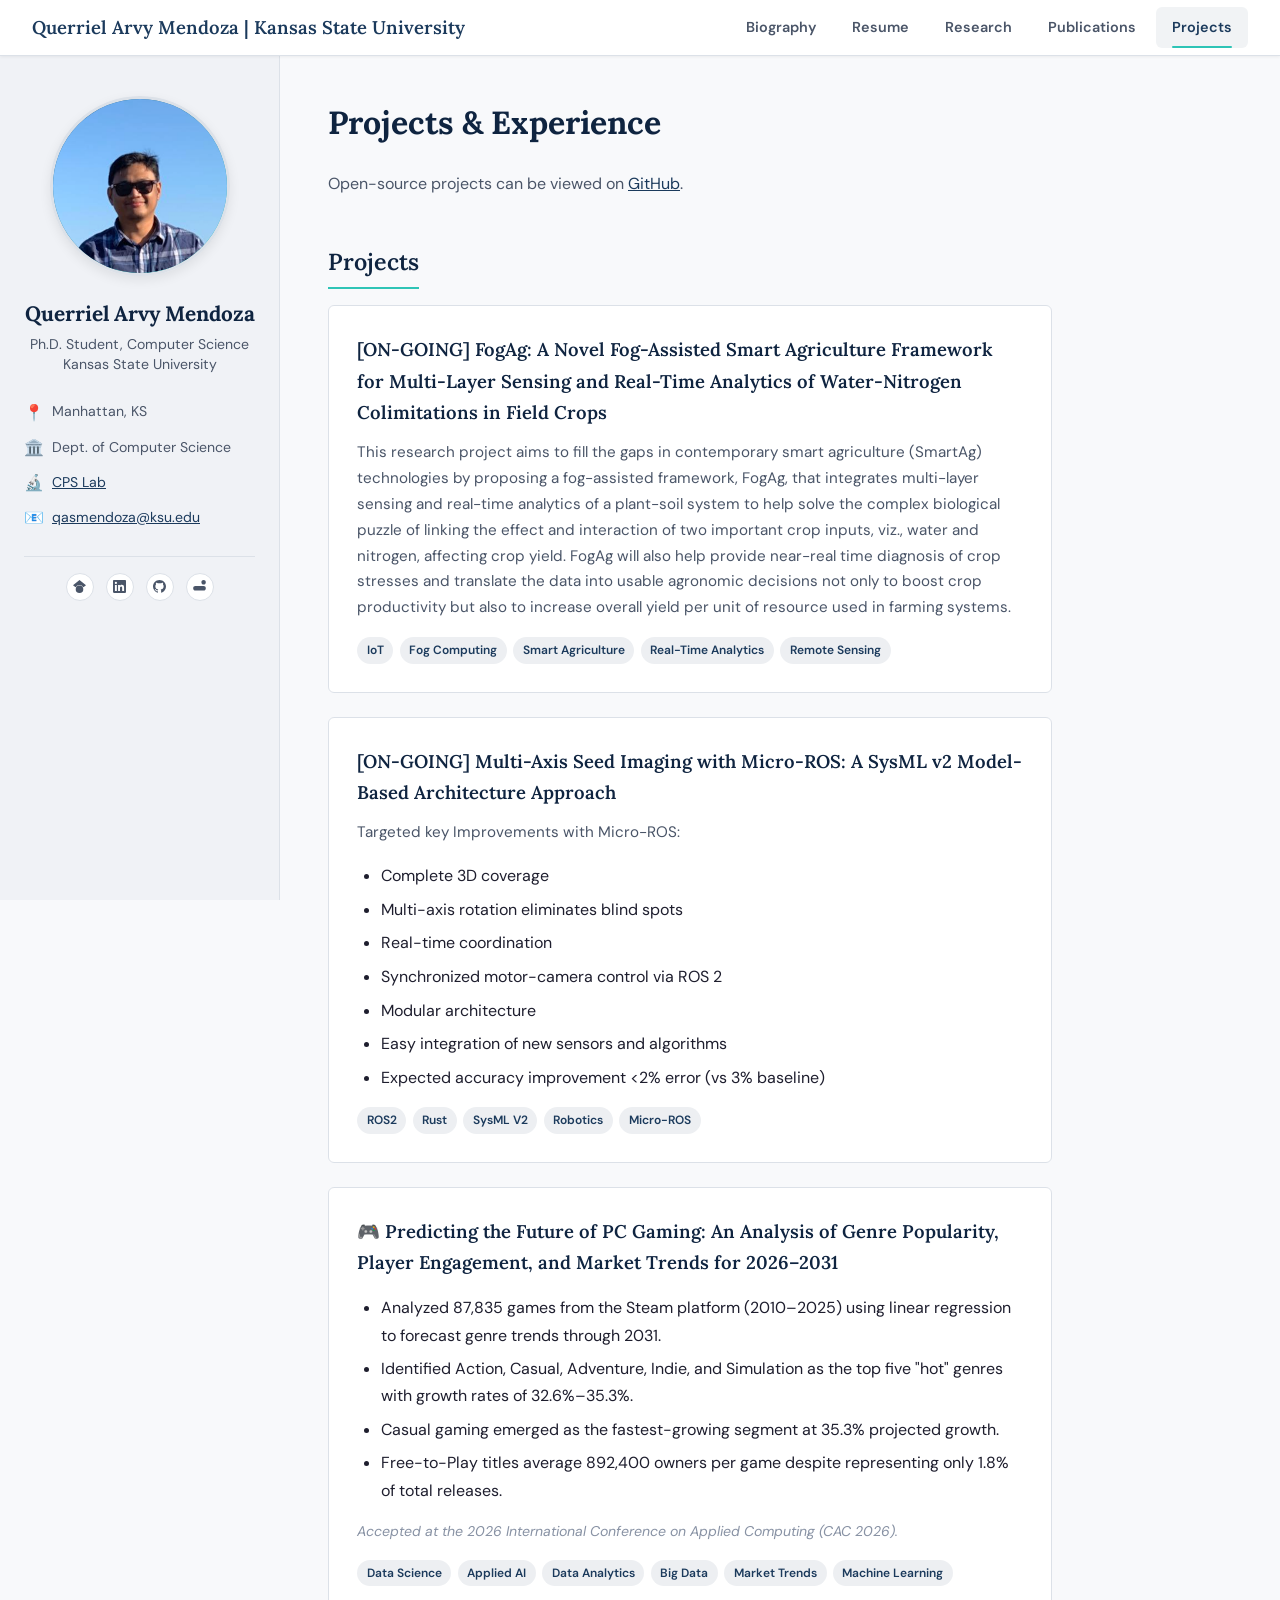
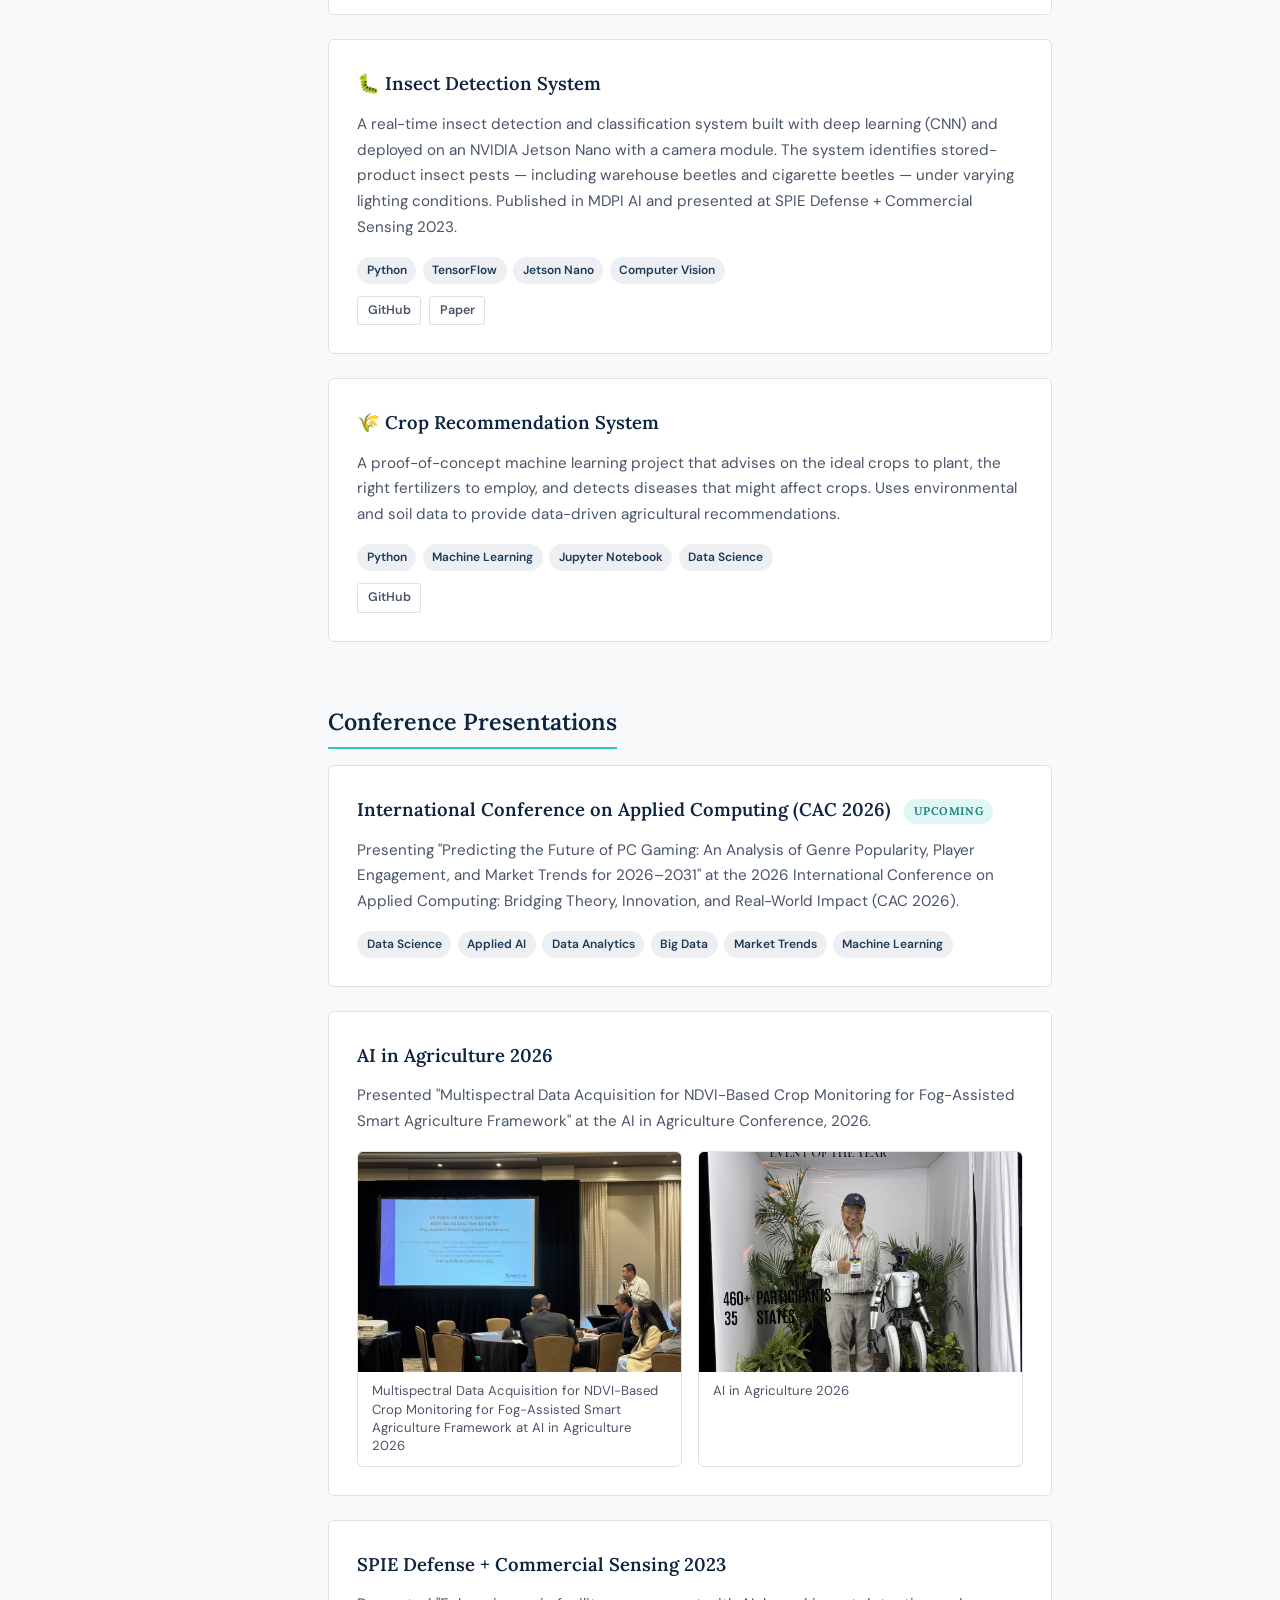
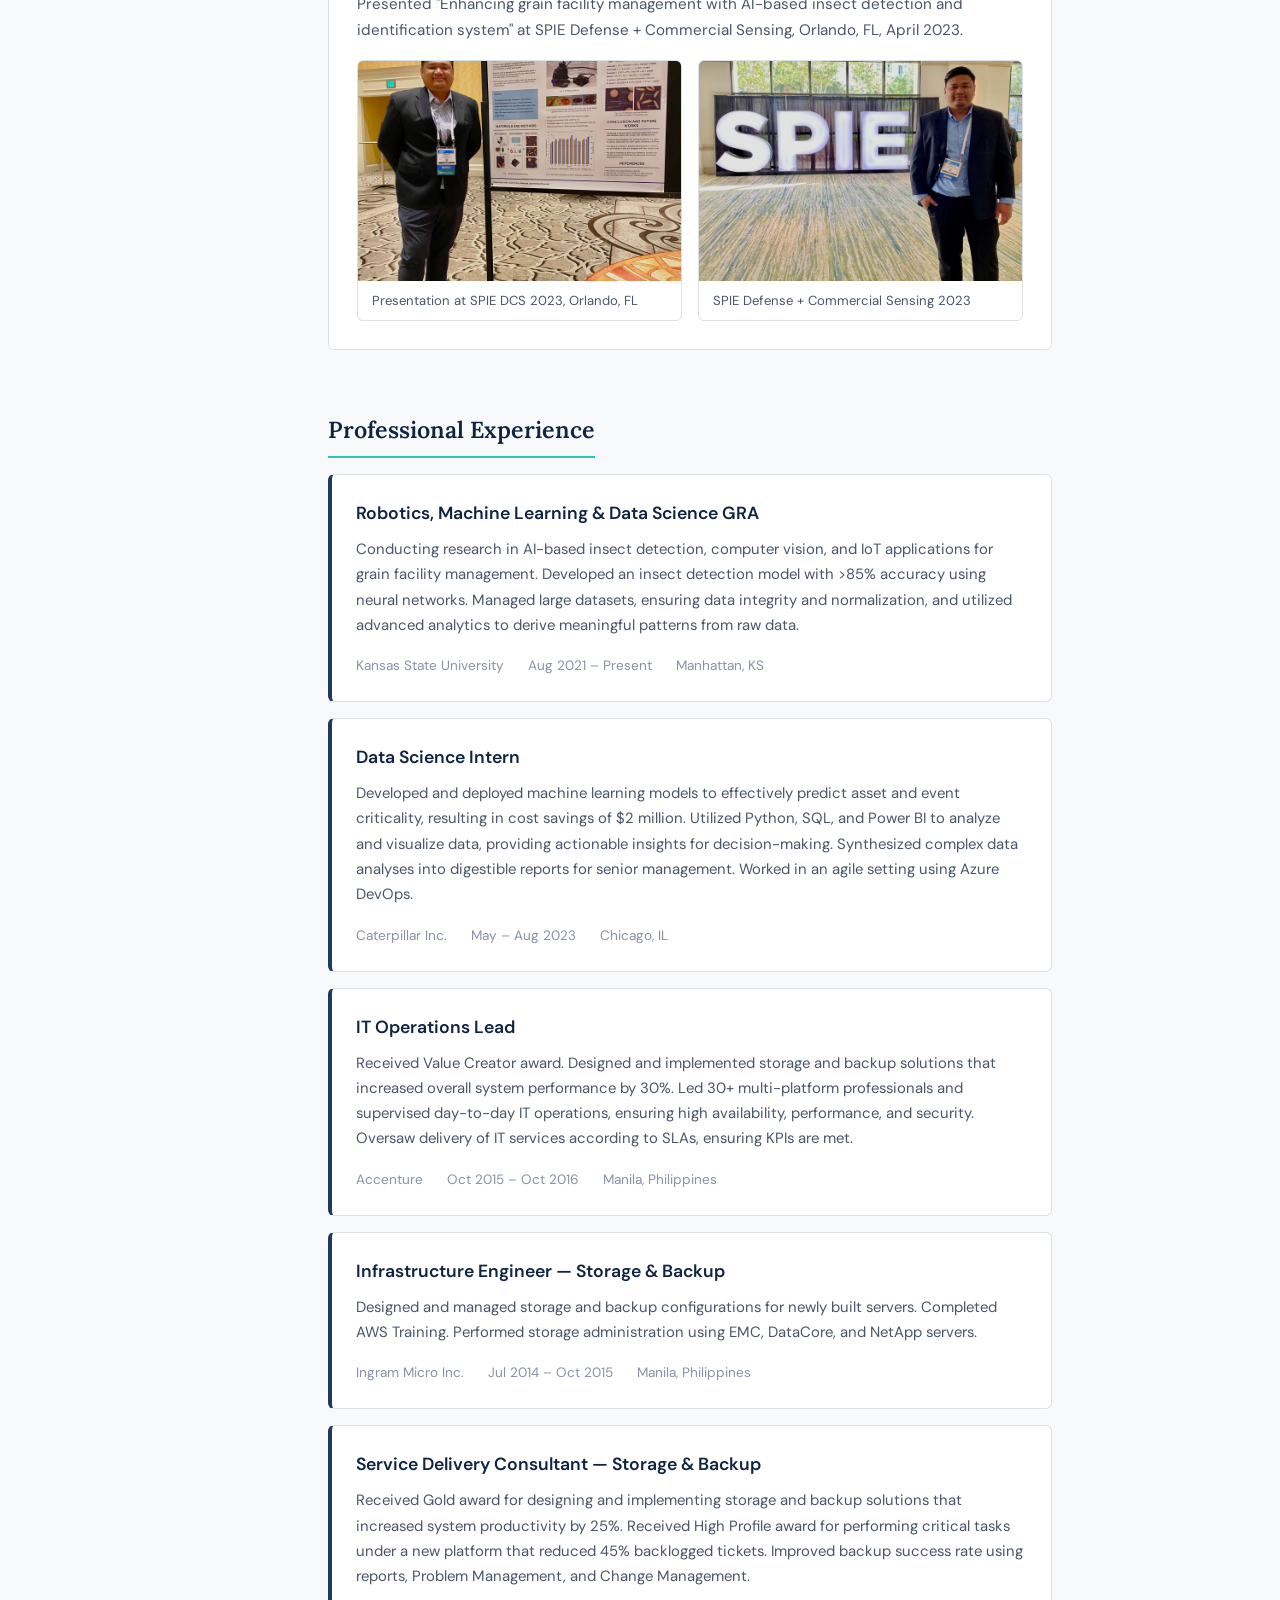
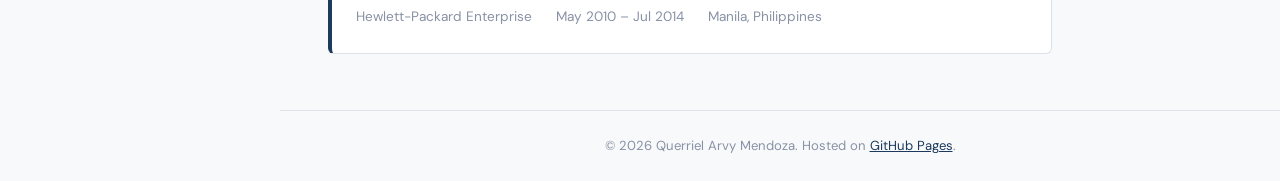
==== commit d5b1f040: "Update projects.html" ====
--- a/projects.html
+++ b/projects.html
@@ -88,14 +88,6 @@
       </div>
 
       <div class="research-card">
-        <h3>[ON-GOING] AphasiaTrack: An NLP-Powered Mobile Application for Continuous Speech Monitoring in Post-Stroke Aphasia Rehabilitation</h3>
-        <p>
-          This project presents AphasiaTrack, a cross-platform mobile application that bridges these two domains by combining structured speech sampling with automated NLP analysis to provide continuous, objective monitoring of language function in post-stroke aphasia patients.
-        </p>
-        <div class="research-tags"><span>Software Engineering</span><span>Software Development</span><span>Natural Language Processing</span><span>Machine Learning</span><span>Biomedical Engineering</span></div>
-      </div>
-
-      <div class="research-card">
         <h3>[ON-GOING] Multi-Axis Seed Imaging with Micro-ROS: A SysML v2 Model-Based Architecture Approach</h3>
         <p>
           Targeted key Improvements with Micro-ROS:
@@ -156,18 +148,6 @@
         </div>
       </div>
 
-      <div class="research-card">
-        <h3>💯 100 Days of Code</h3>
-        <p>
-          A self-paced Python coding challenge documenting 100 days of consistent programming
-          practice, covering topics from fundamentals to advanced data structures and algorithms.
-        </p>
-        <div class="research-tags"><span>Python</span><span>Algorithms</span><span>Data Structures</span></div>
-        <div class="pub-item__links" style="margin-top: 0.75rem;">
-          <a href="https://github.com/qasmendoza/100DaysOfCode" target="_blank">GitHub</a>
-        </div>
-      </div>
-
       <h2>Conference Presentations</h2>
 
       <!-- CAC 2026 — Upcoming -->
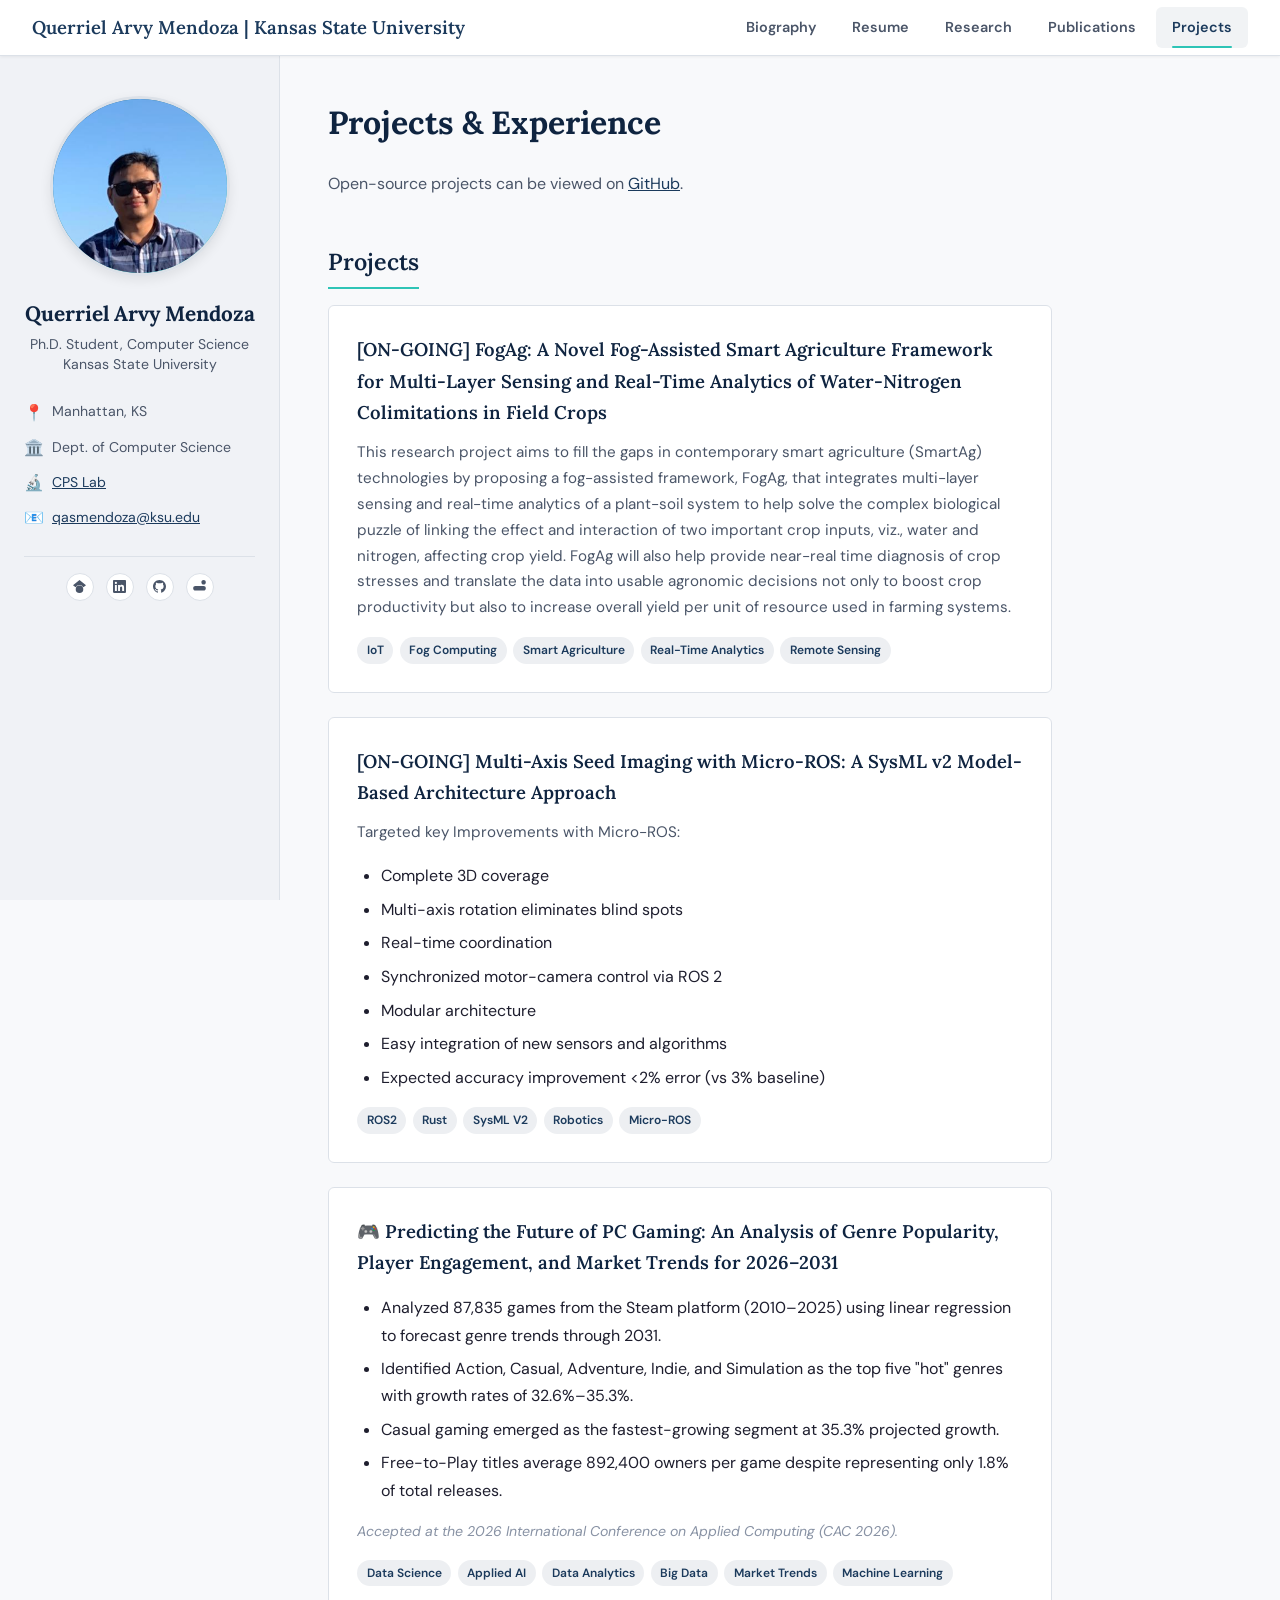
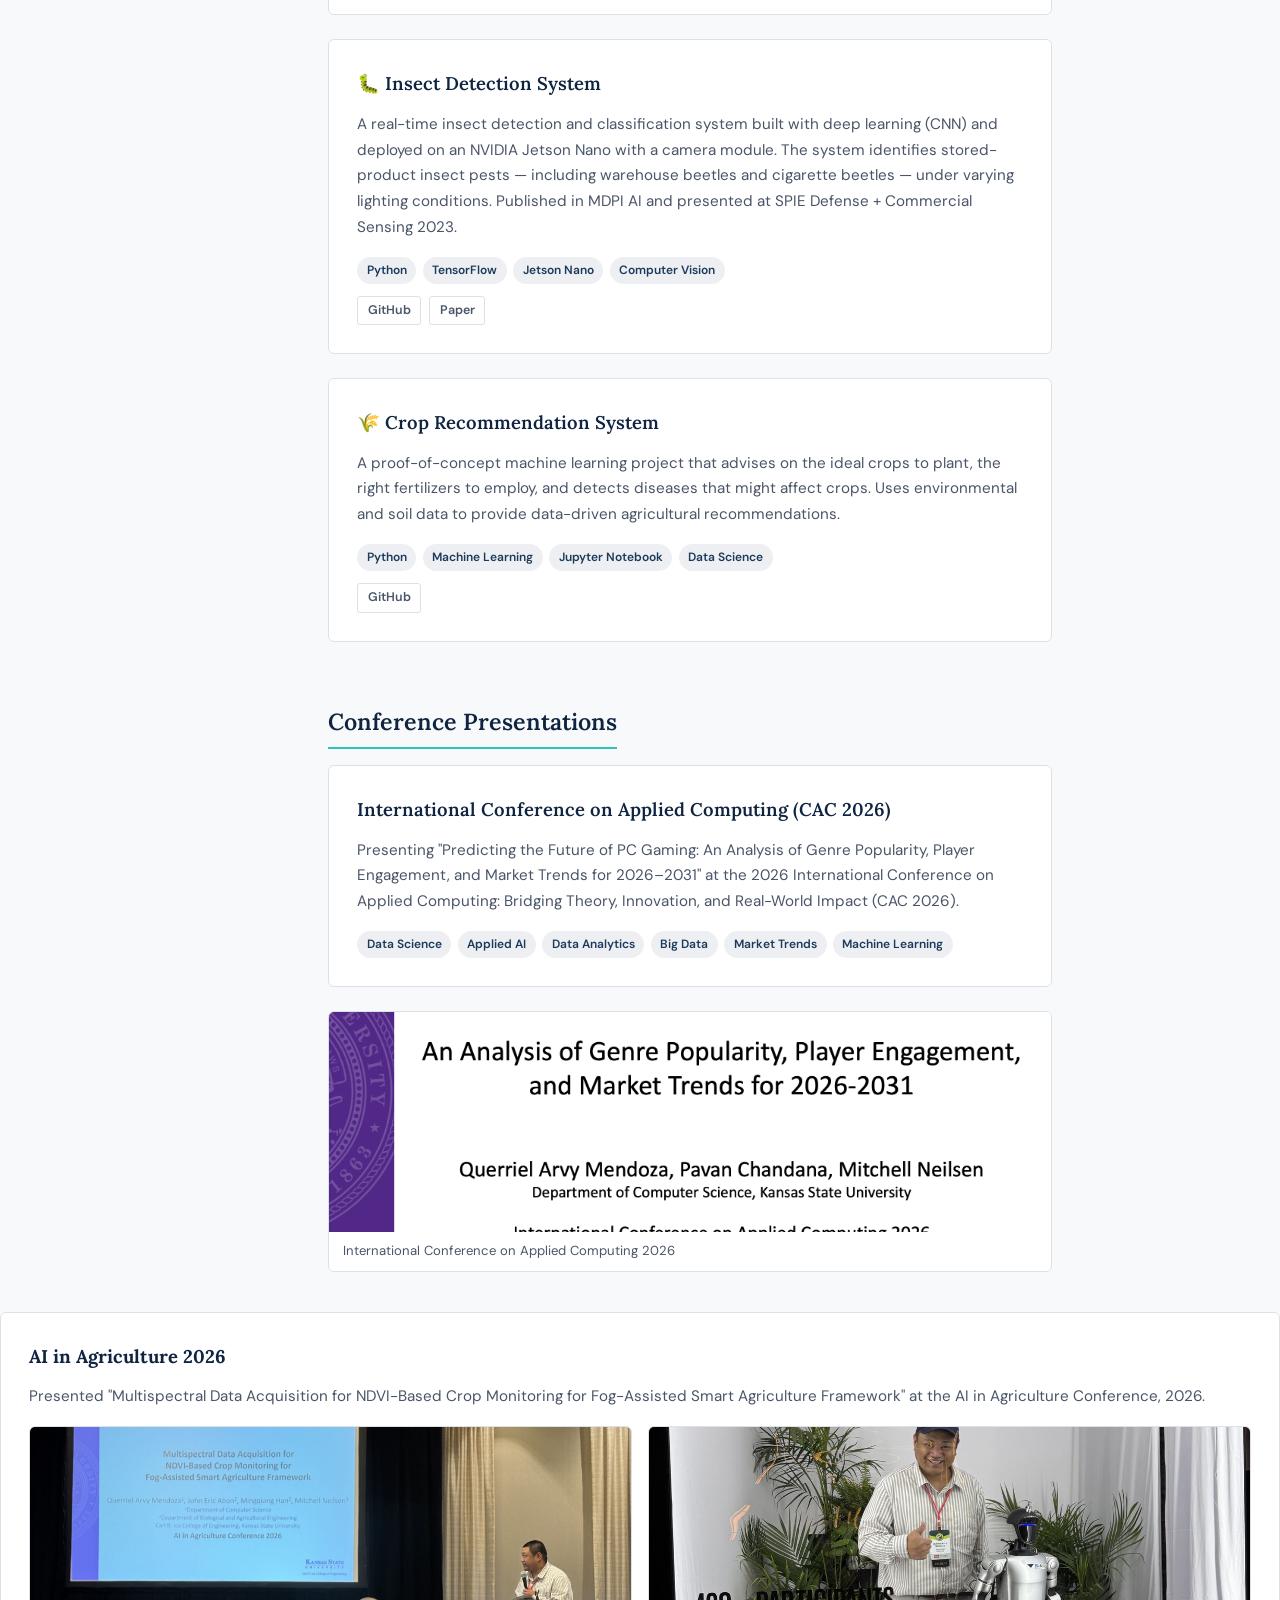
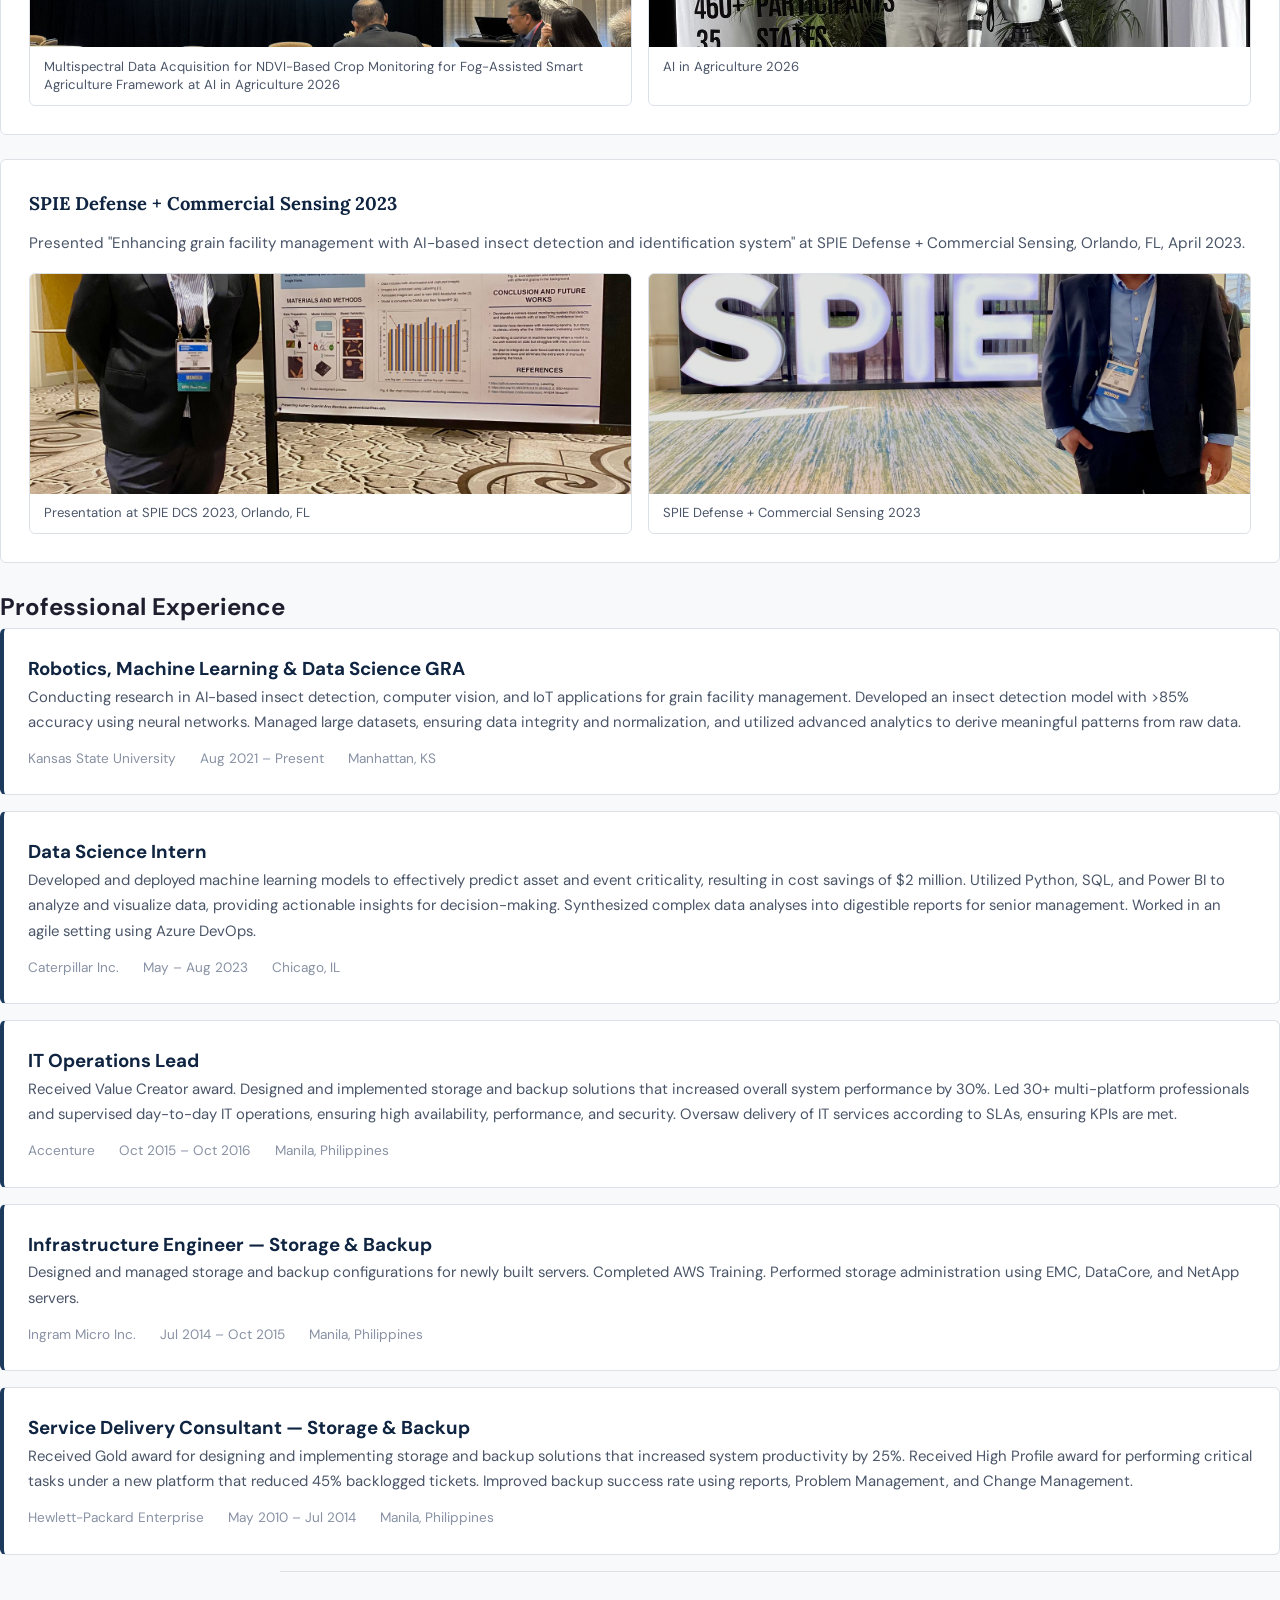
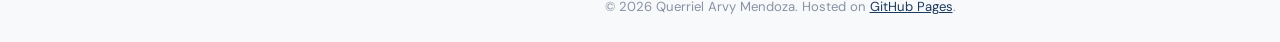
==== commit ded307e4: "Update projects.html" ====
--- a/projects.html
+++ b/projects.html
@@ -150,15 +150,20 @@
 
       <h2>Conference Presentations</h2>
 
-      <!-- CAC 2026 — Upcoming -->
-      <div class="research-card">
-        <h3>International Conference on Applied Computing (CAC 2026) <span class="badge-upcoming">Upcoming</span></h3>
+      <div class="research-card">
+        <h3>International Conference on Applied Computing (CAC 2026)</h3>
         <p>
           Presenting "Predicting the Future of PC Gaming: An Analysis of Genre Popularity, Player Engagement,
           and Market Trends for 2026–2031" at the 2026 International Conference on Applied Computing:
           Bridging Theory, Innovation, and Real-World Impact (CAC 2026).
         </p>
         <div class="research-tags"><span>Data Science</span><span>Applied AI</span><span>Data Analytics</span><span>Big Data</span><span>Market Trends</span><span>Machine Learning</span></div>
+      </div>
+      <div class="gallery__item">
+            <img src="images/CAC2026.png" img src="images/CAC2026_2.png" alt="International Conference on Applied Computing 2026">
+            <div class="gallery__caption">International Conference on Applied Computing 2026</div>
+          </div>
+        </div>
       </div>
 
       <!-- AI in Agriculture 2026 -->
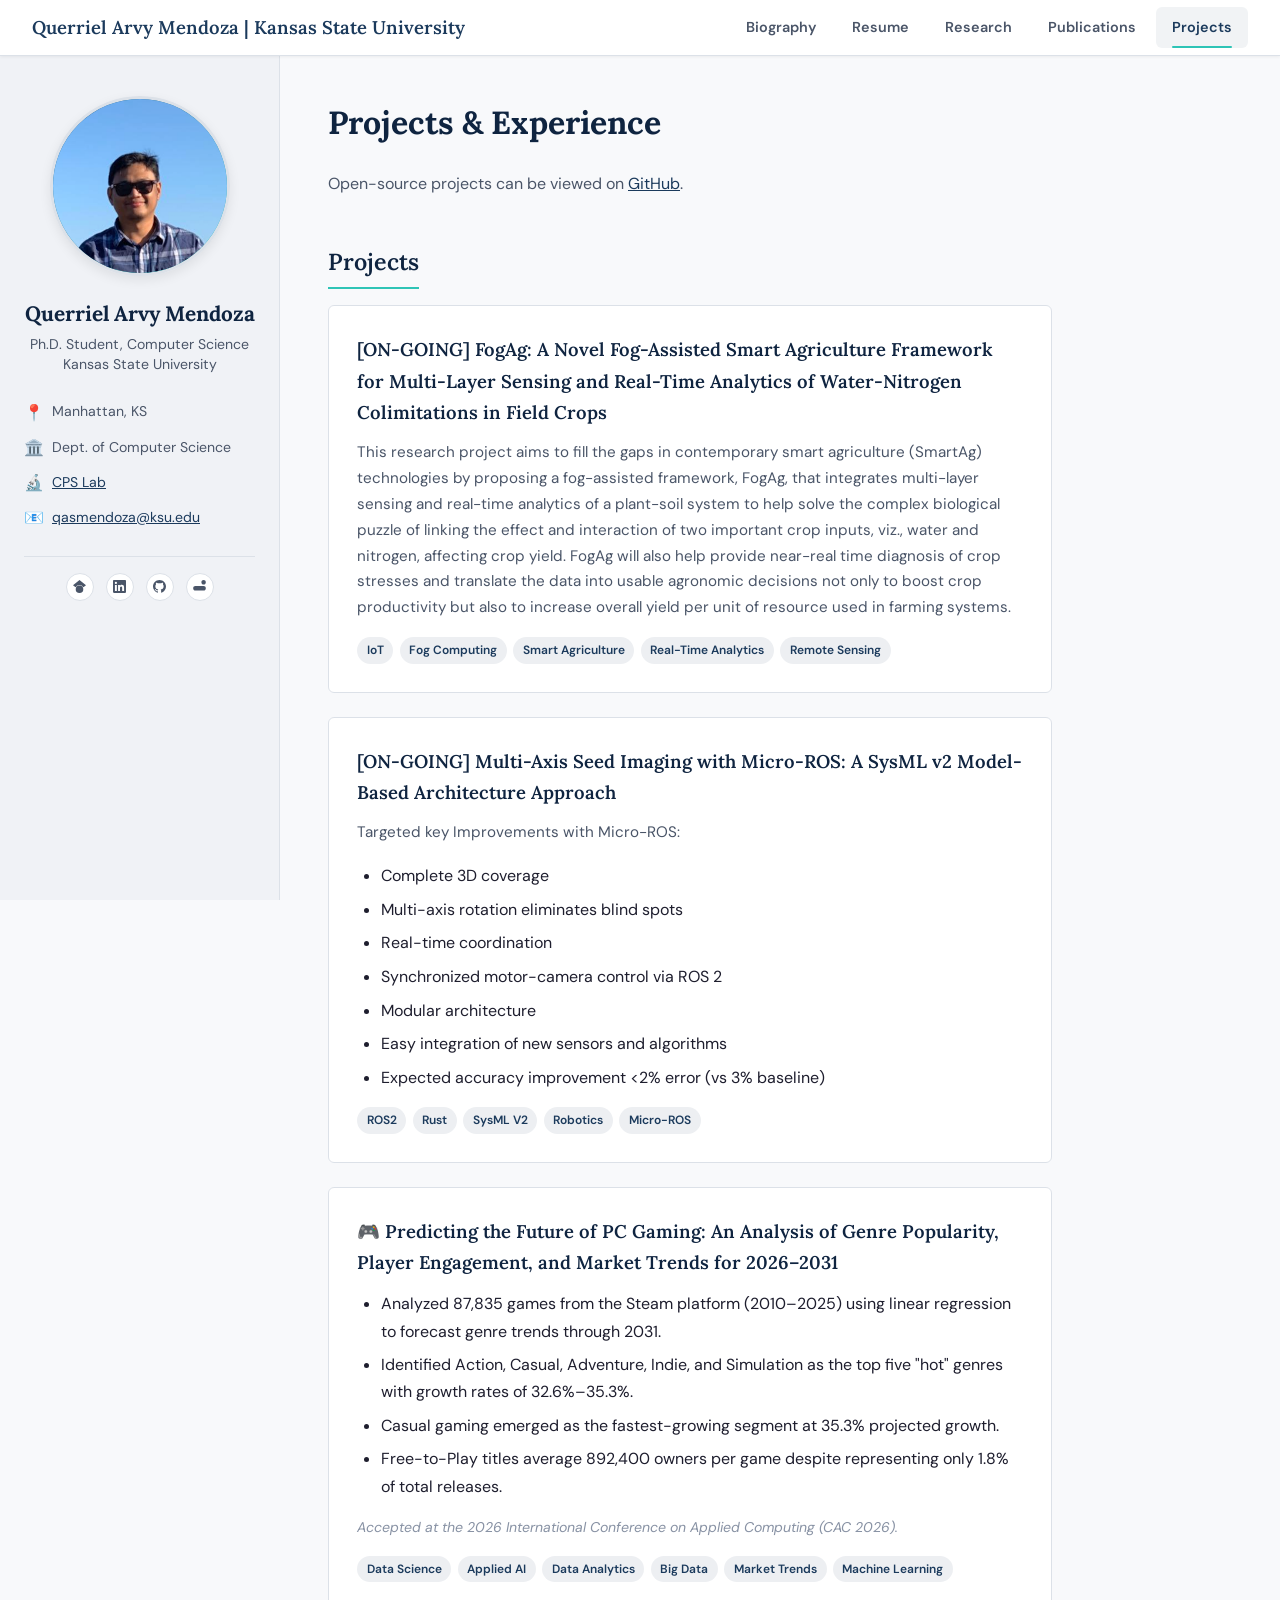
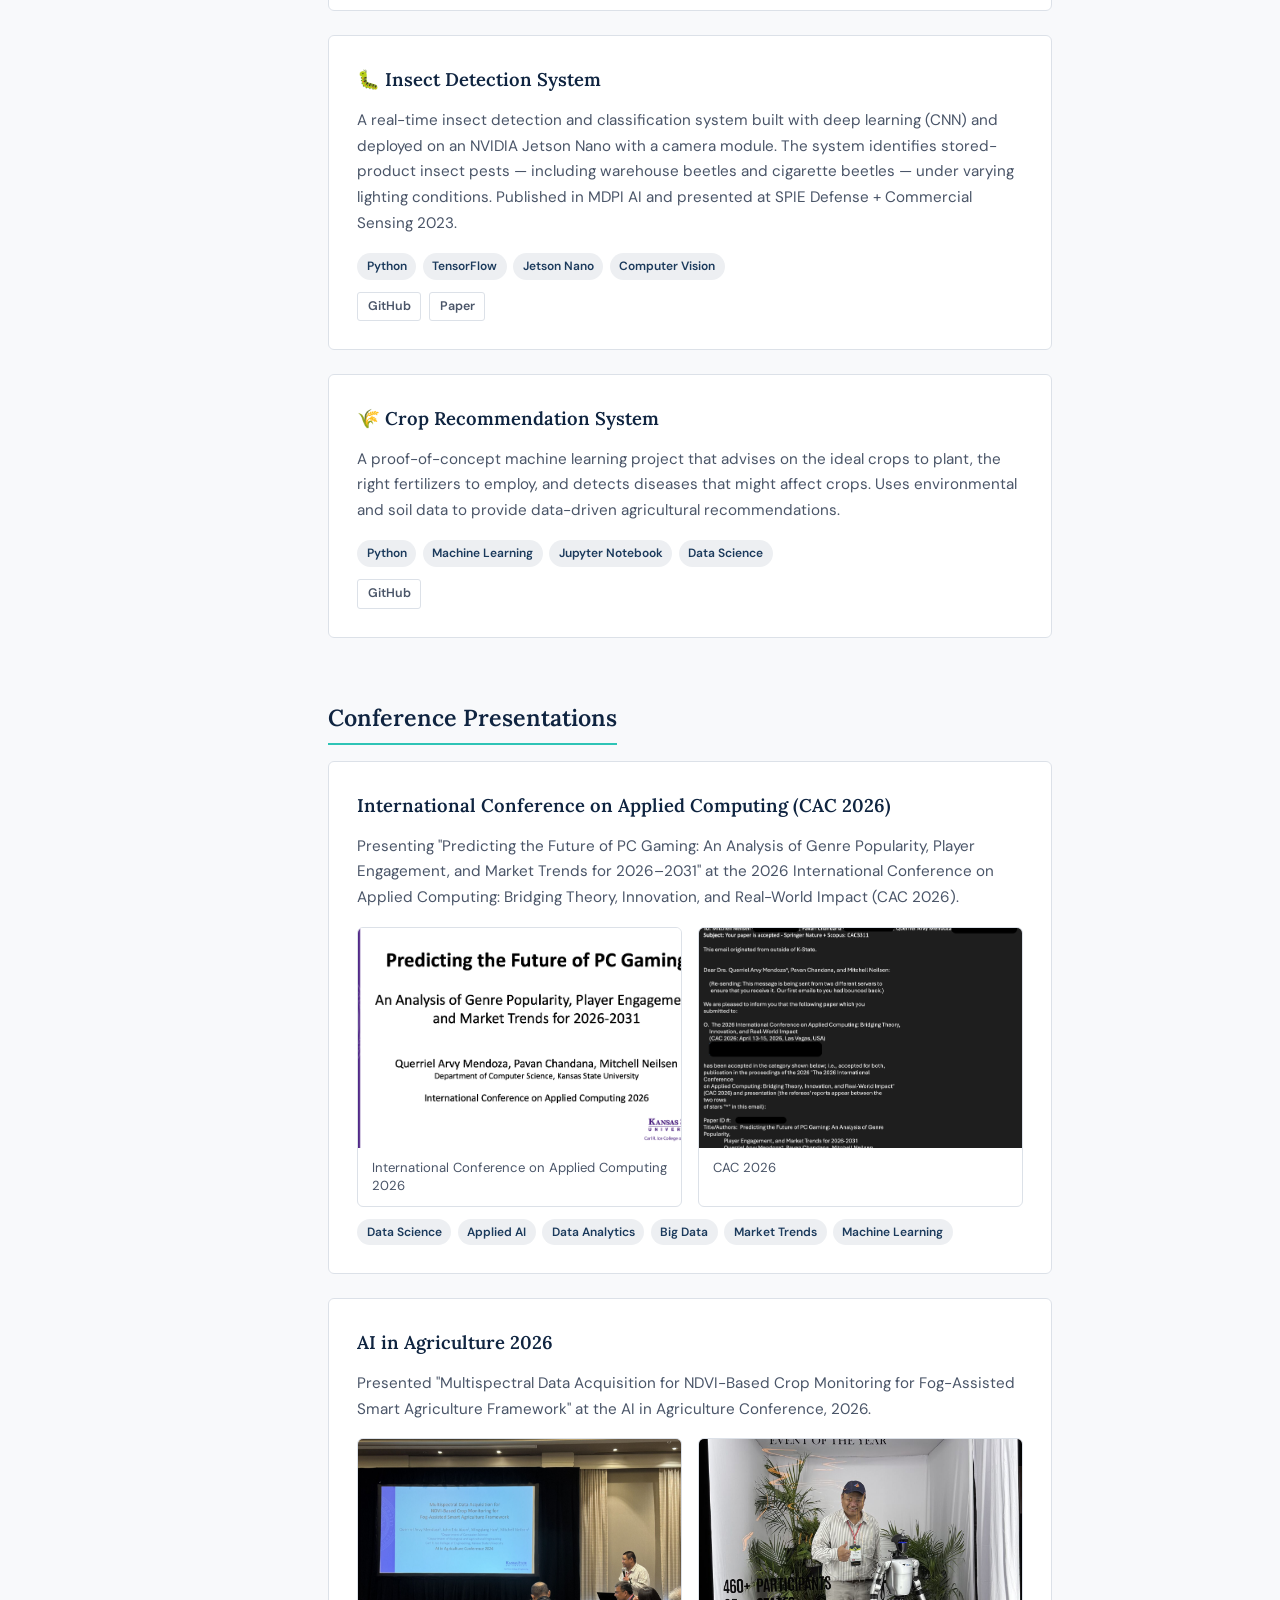
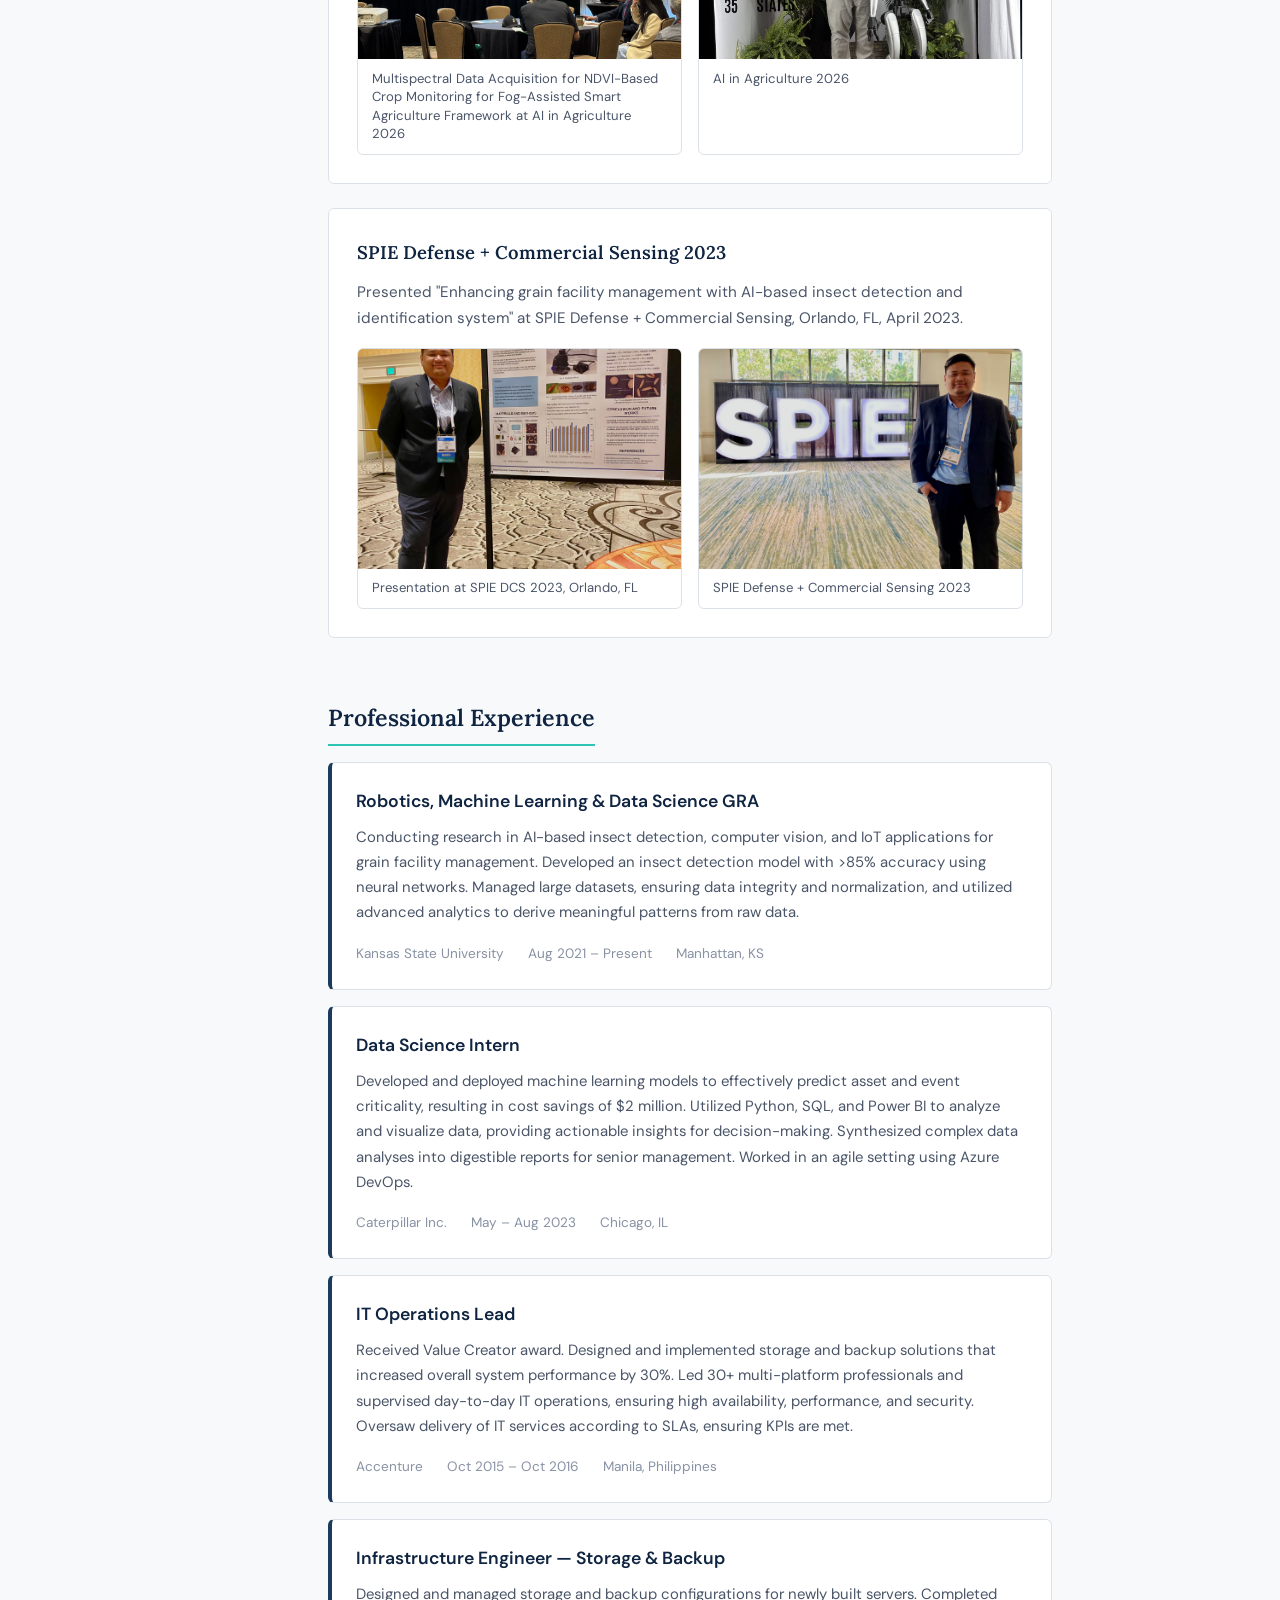
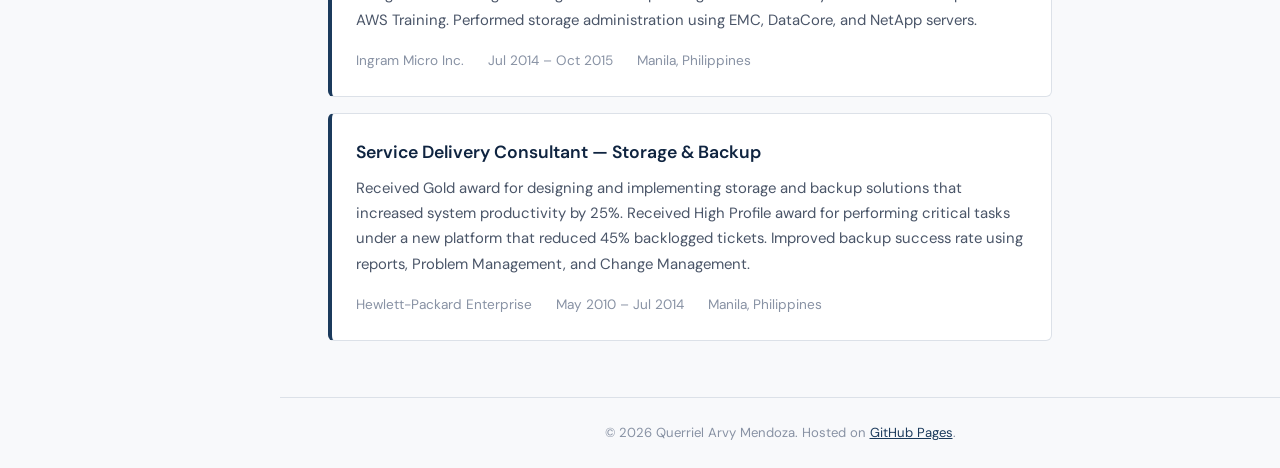
==== commit d44d8298: "Update projects.html" ====
--- a/projects.html
+++ b/projects.html
@@ -106,14 +106,12 @@
 
       <div class="research-card">
         <h3>🎮 Predicting the Future of PC Gaming: An Analysis of Genre Popularity, Player Engagement, and Market Trends for 2026–2031</h3>
-       </p>
-       <ul>
+        <ul>
           <li>Analyzed 87,835 games from the Steam platform (2010–2025) using linear regression to forecast genre trends through 2031.</li>
           <li>Identified Action, Casual, Adventure, Indie, and Simulation as the top five "hot" genres with growth rates of 32.6%–35.3%.</li>
           <li>Casual gaming emerged as the fastest-growing segment at 35.3% projected growth.</li>
           <li>Free-to-Play titles average 892,400 owners per game despite representing only 1.8% of total releases.</li>
-       </ul>
-        </p>
+        </ul>
         <p style="font-size: 0.88rem; color: var(--text-muted); font-style: italic;">
           Accepted at the 2026 International Conference on Applied Computing (CAC 2026).
         </p>
@@ -150,6 +148,7 @@
 
       <h2>Conference Presentations</h2>
 
+      <!-- CAC 2026 -->
       <div class="research-card">
         <h3>International Conference on Applied Computing (CAC 2026)</h3>
         <p>
@@ -157,13 +156,17 @@
           and Market Trends for 2026–2031" at the 2026 International Conference on Applied Computing:
           Bridging Theory, Innovation, and Real-World Impact (CAC 2026).
         </p>
-        <div class="research-tags"><span>Data Science</span><span>Applied AI</span><span>Data Analytics</span><span>Big Data</span><span>Market Trends</span><span>Machine Learning</span></div>
-      </div>
-      <div class="gallery__item">
-            <img src="images/CAC2026.png" img src="images/CAC2026_2.png" alt="International Conference on Applied Computing 2026">
+        <div class="gallery">
+          <div class="gallery__item">
+            <img src="images/CAC2026.png" alt="International Conference on Applied Computing 2026">
             <div class="gallery__caption">International Conference on Applied Computing 2026</div>
           </div>
-        </div>
+          <div class="gallery__item">
+            <img src="images/CAC2026_2.png" alt="CAC 2026">
+            <div class="gallery__caption">CAC 2026</div>
+          </div>
+        </div>
+        <div class="research-tags" style="margin-top: 0.75rem;"><span>Data Science</span><span>Applied AI</span><span>Data Analytics</span><span>Big Data</span><span>Market Trends</span><span>Machine Learning</span></div>
       </div>
 
       <!-- AI in Agriculture 2026 -->
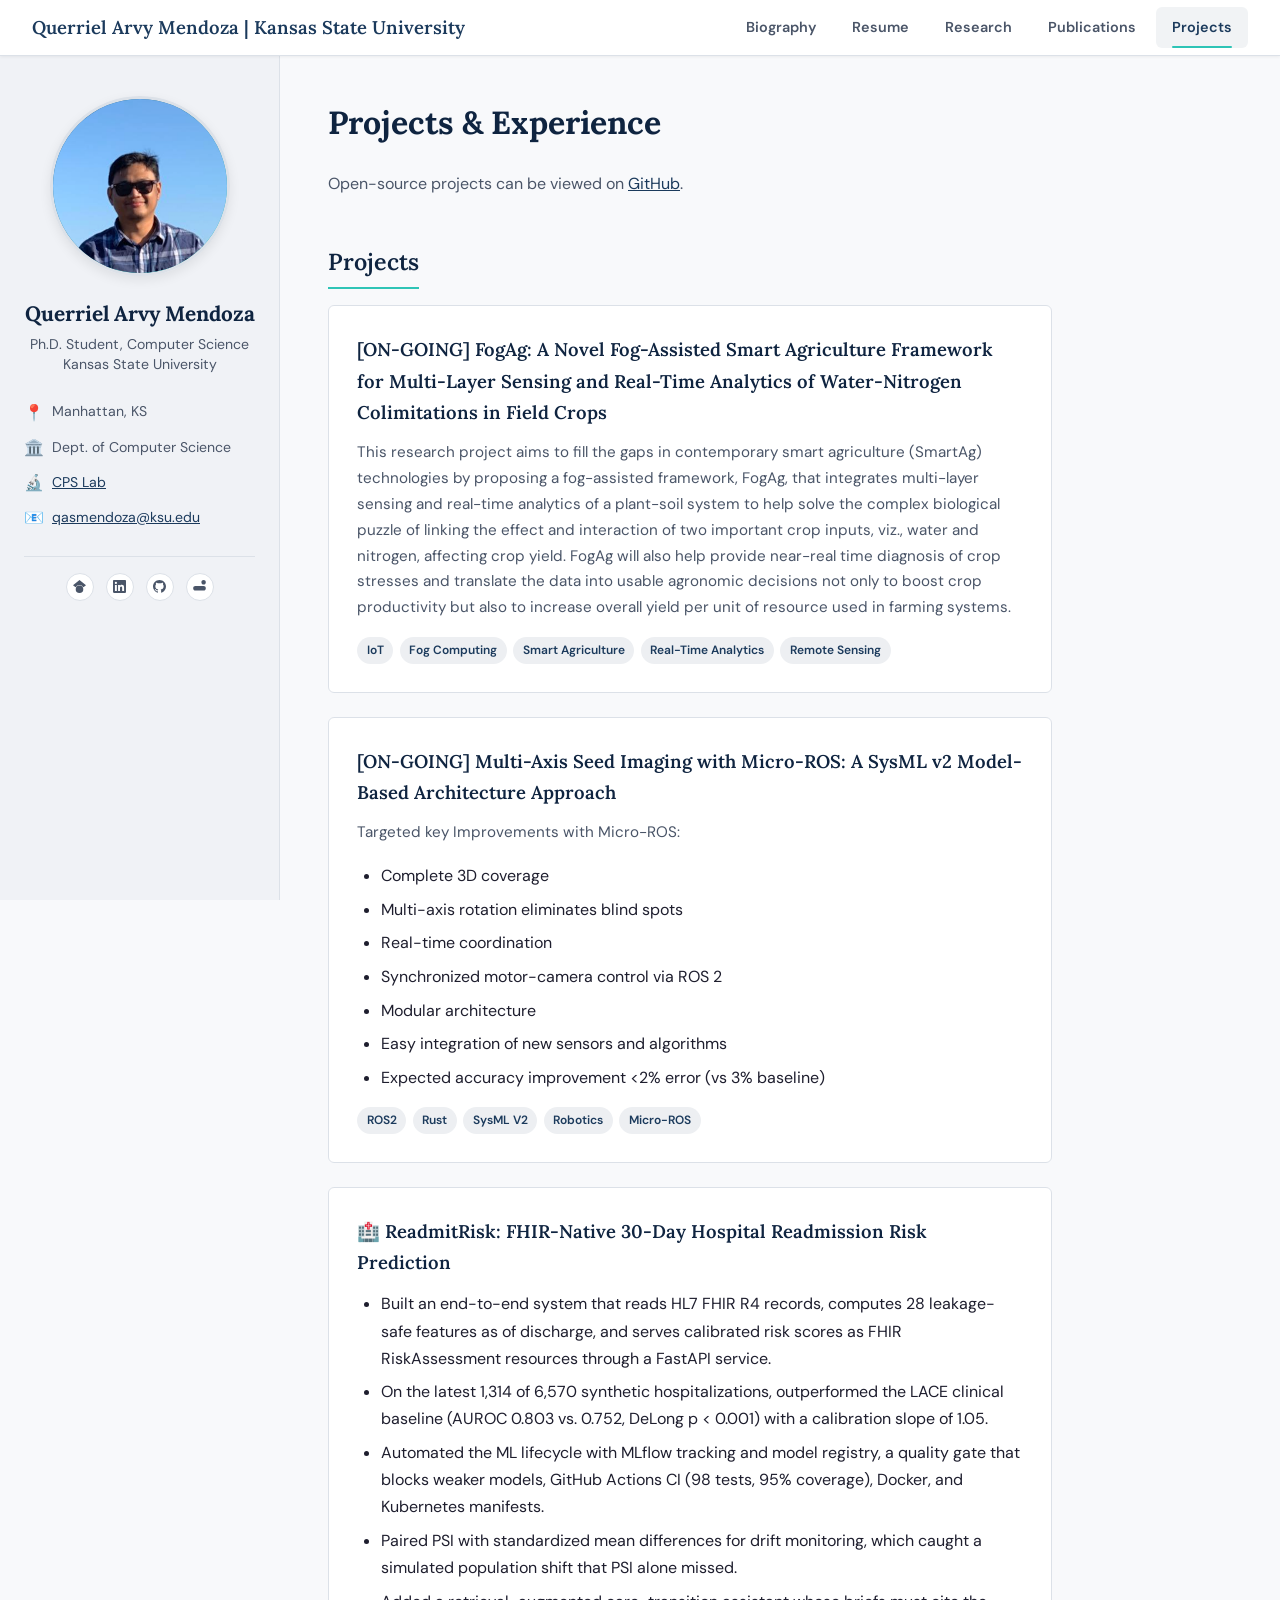
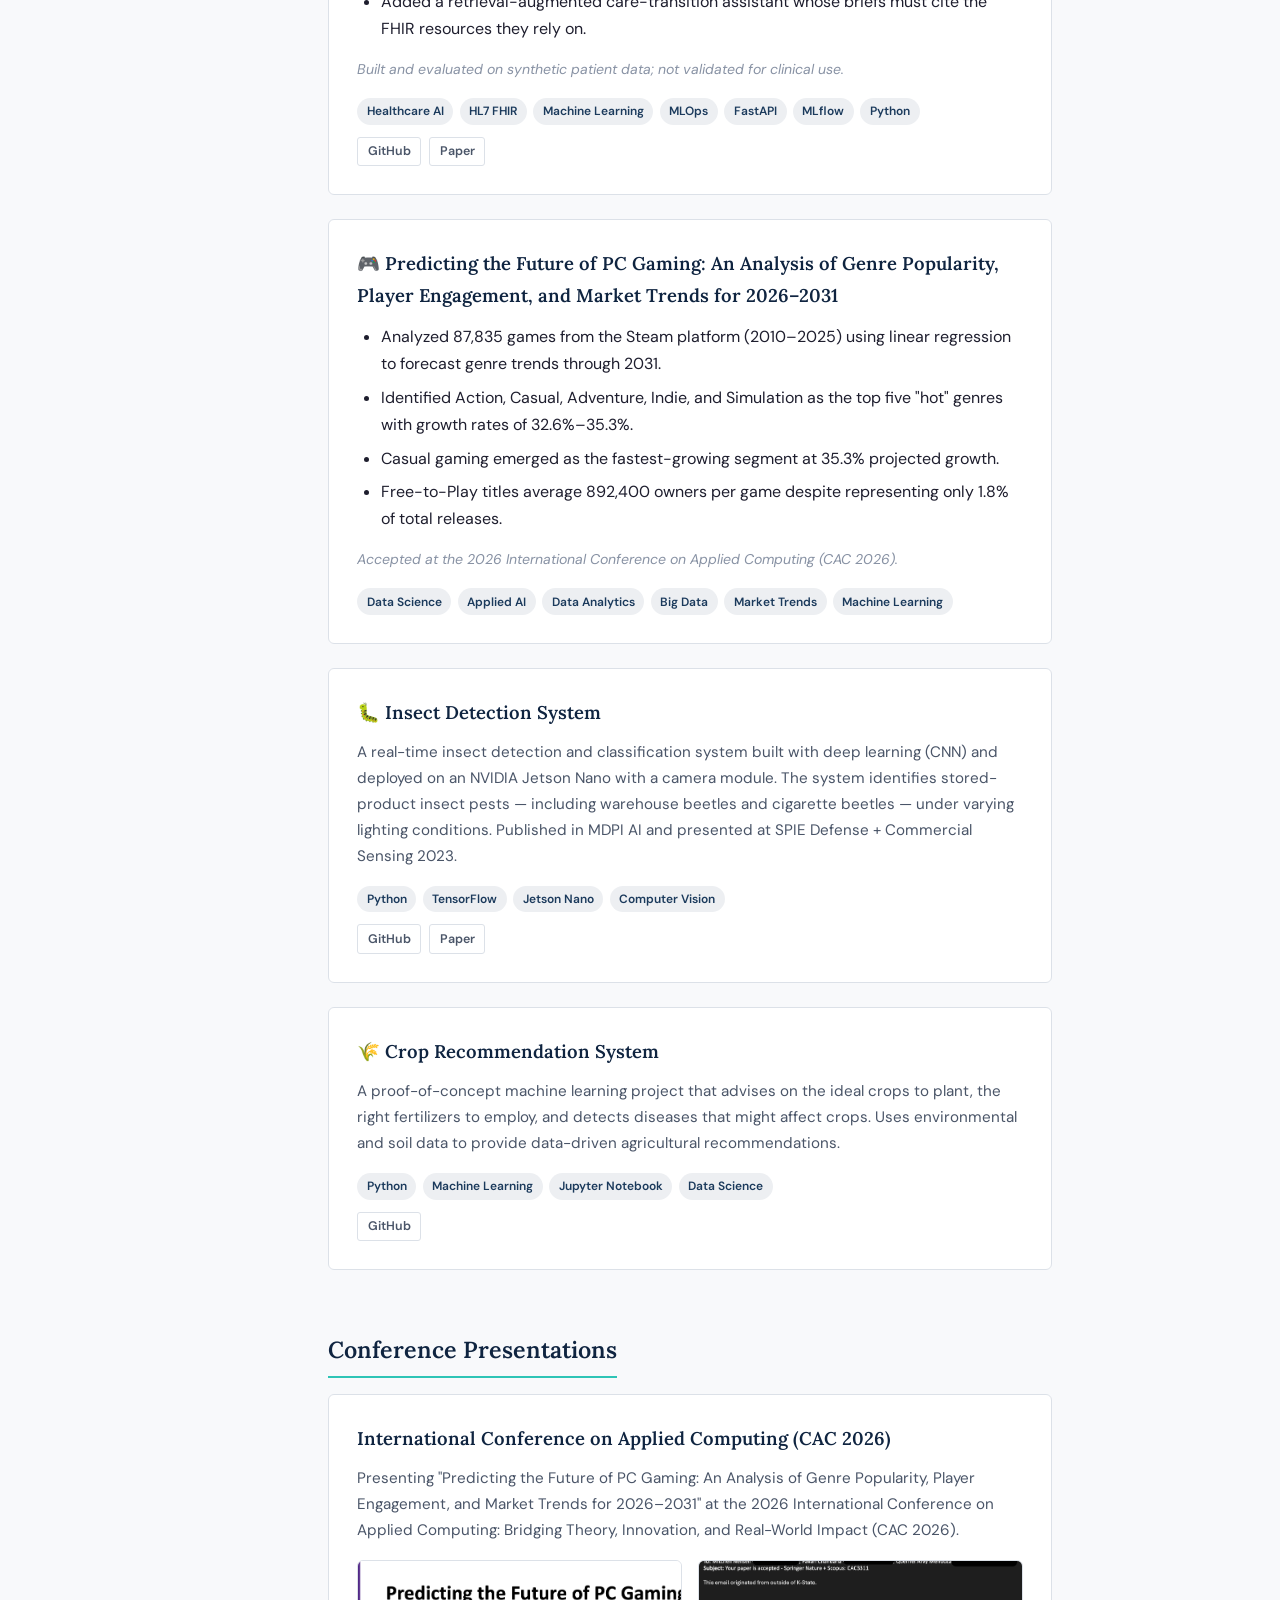
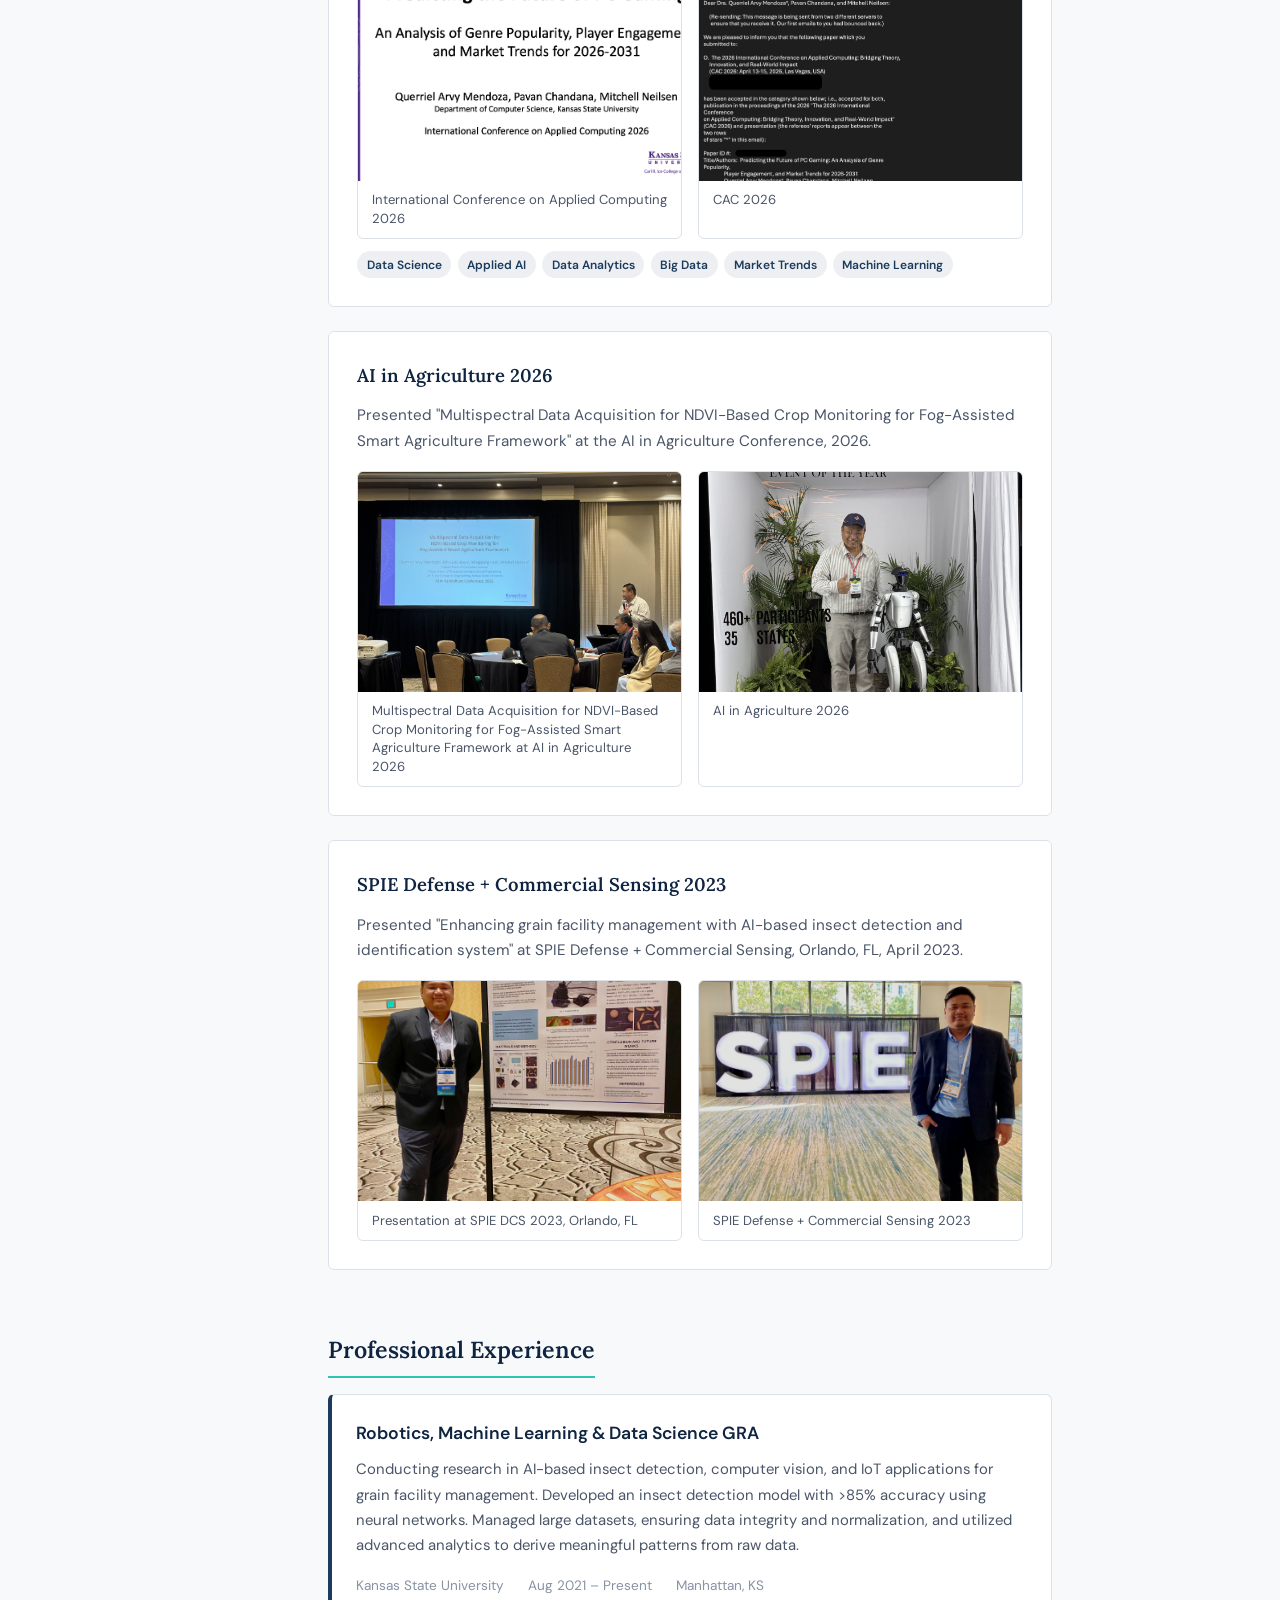
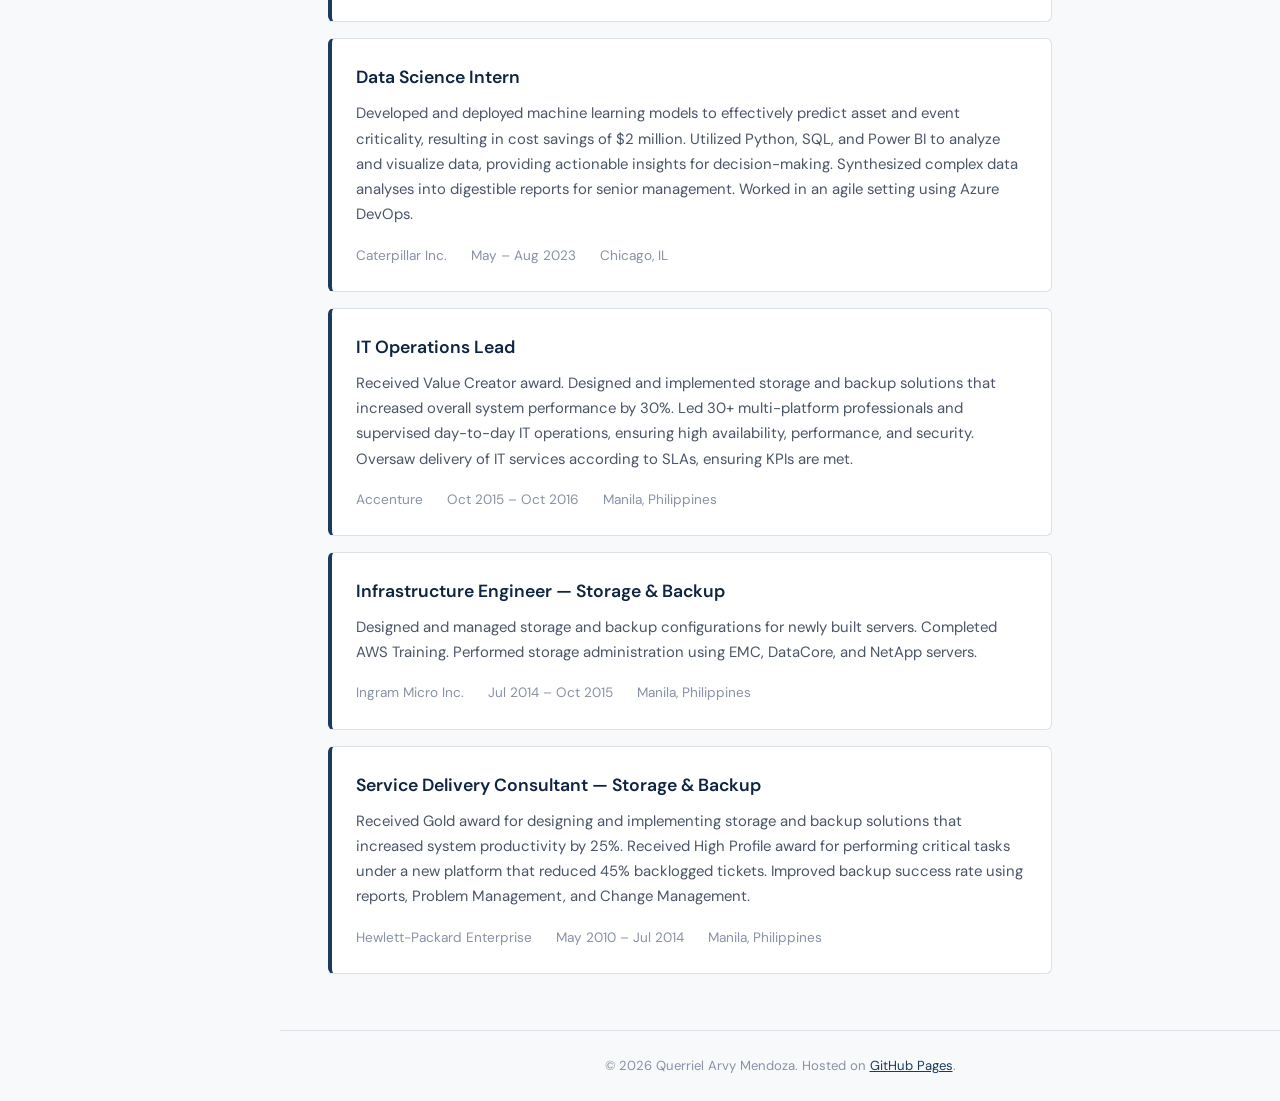
==== commit 576aa744: "Update projects.html" ====
--- a/projects.html
+++ b/projects.html
@@ -105,6 +105,25 @@
       </div>
 
       <div class="research-card">
+        <h3>🏥 ReadmitRisk: FHIR-Native 30-Day Hospital Readmission Risk Prediction</h3>
+        <ul>
+          <li>Built an end-to-end system that reads HL7 FHIR R4 records, computes 28 leakage-safe features as of discharge, and serves calibrated risk scores as FHIR RiskAssessment resources through a FastAPI service.</li>
+          <li>On the latest 1,314 of 6,570 synthetic hospitalizations, outperformed the LACE clinical baseline (AUROC 0.803 vs. 0.752, DeLong p &lt; 0.001) with a calibration slope of 1.05.</li>
+          <li>Automated the ML lifecycle with MLflow tracking and model registry, a quality gate that blocks weaker models, GitHub Actions CI (98 tests, 95% coverage), Docker, and Kubernetes manifests.</li>
+          <li>Paired PSI with standardized mean differences for drift monitoring, which caught a simulated population shift that PSI alone missed.</li>
+          <li>Added a retrieval-augmented care-transition assistant whose briefs must cite the FHIR resources they rely on.</li>
+        </ul>
+        <p style="font-size: 0.88rem; color: var(--text-muted); font-style: italic;">
+          Built and evaluated on synthetic patient data; not validated for clinical use.
+        </p>
+        <div class="research-tags"><span>Healthcare AI</span><span>HL7 FHIR</span><span>Machine Learning</span><span>MLOps</span><span>FastAPI</span><span>MLflow</span><span>Python</span></div>
+        <div class="pub-item__links" style="margin-top: 0.75rem;">
+          <a href="https://github.com/qasmendoza/readmit-risk" target="_blank">GitHub</a>
+          <a href="https://github.com/qasmendoza/readmit-risk/blob/main/paper/ReAdmitRisk.pdf" target="_blank">Paper</a>
+        </div>
+      </div>
+
+      <div class="research-card">
         <h3>🎮 Predicting the Future of PC Gaming: An Analysis of Genre Popularity, Player Engagement, and Market Trends for 2026–2031</h3>
         <ul>
           <li>Analyzed 87,835 games from the Steam platform (2010–2025) using linear regression to forecast genre trends through 2031.</li>
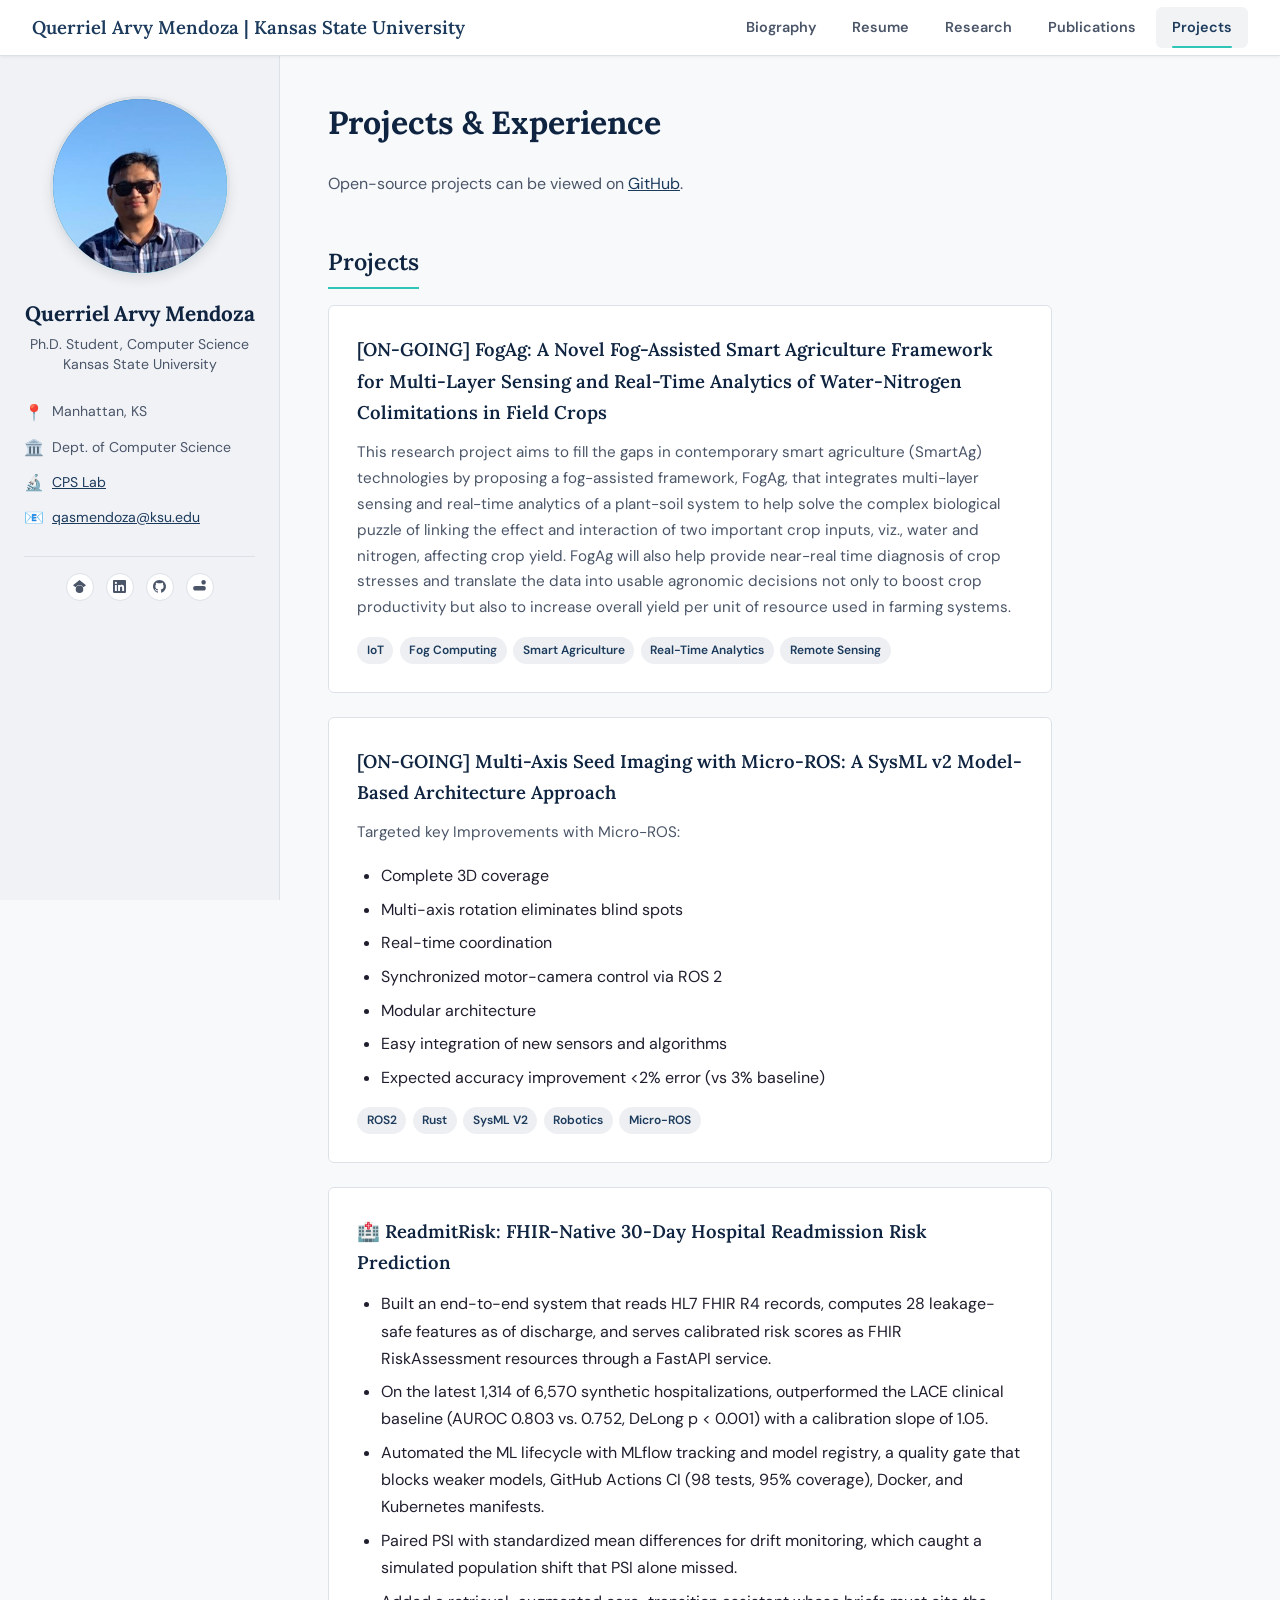
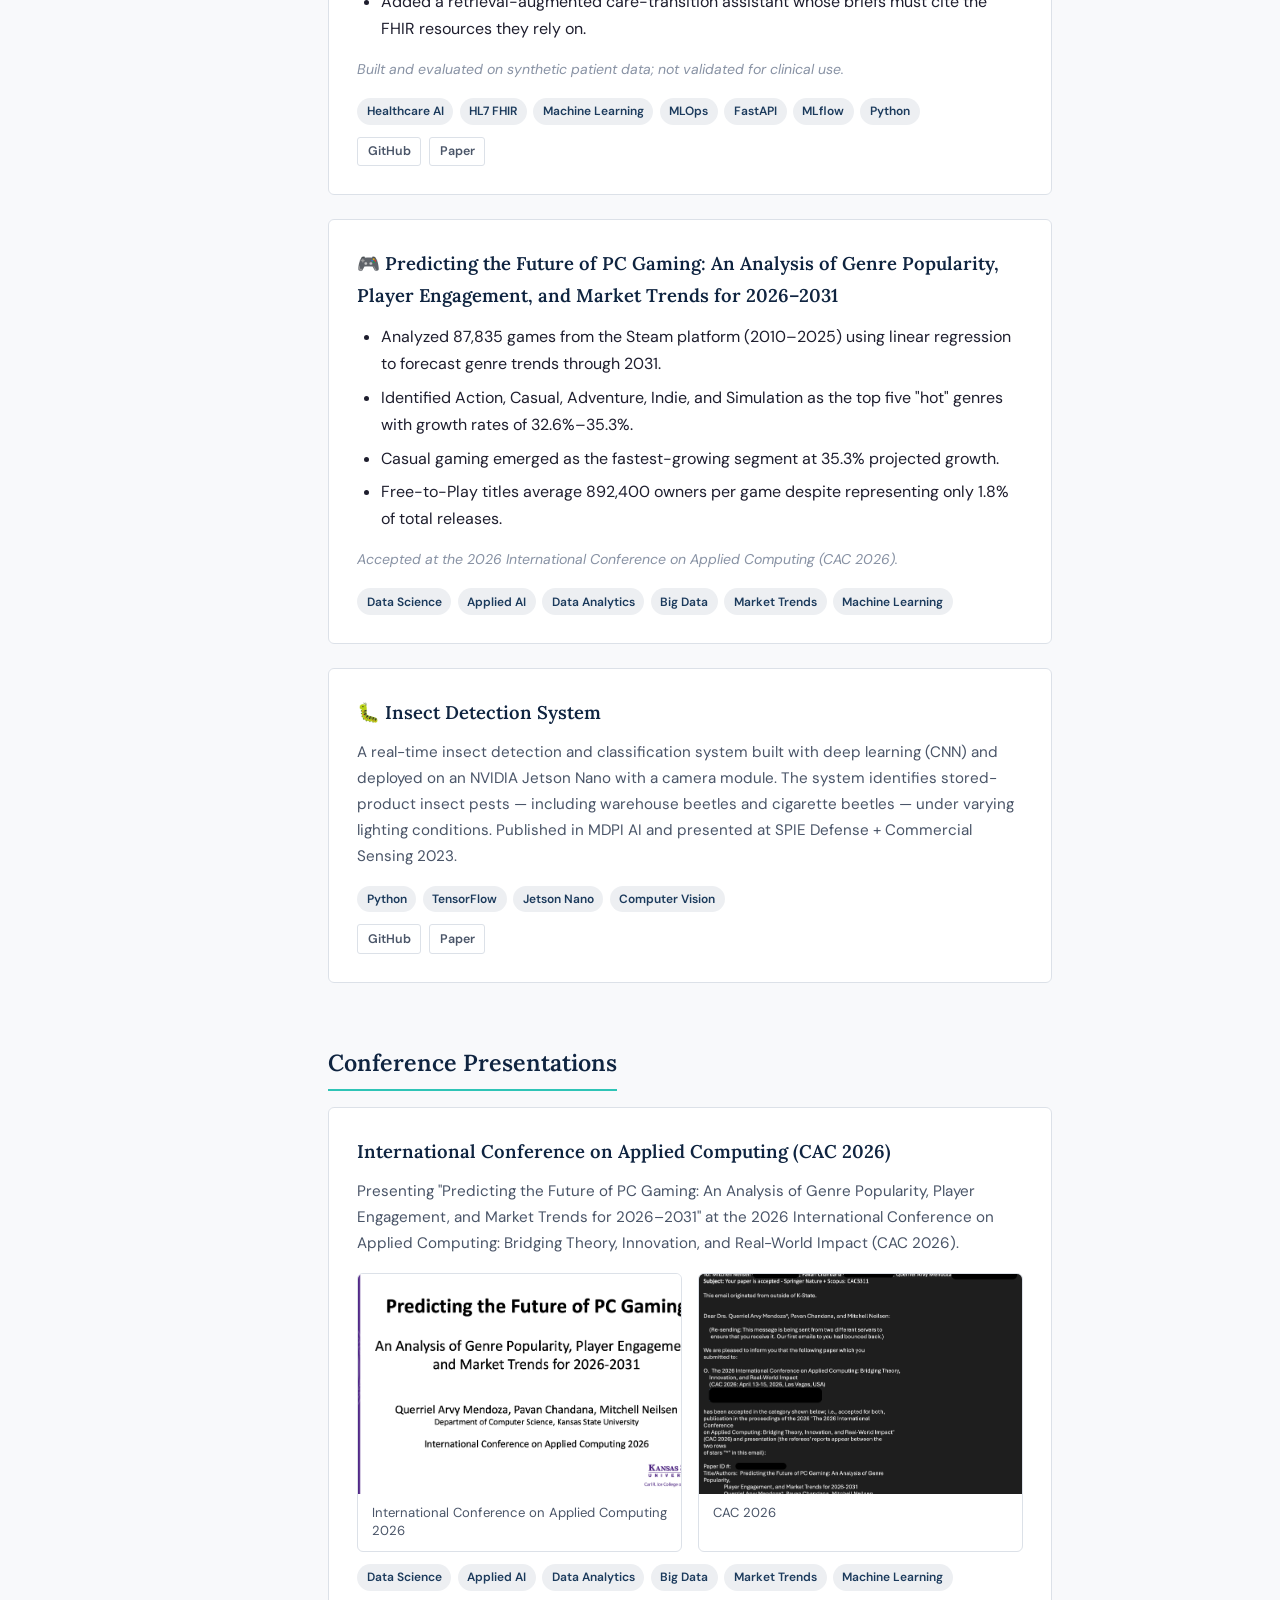
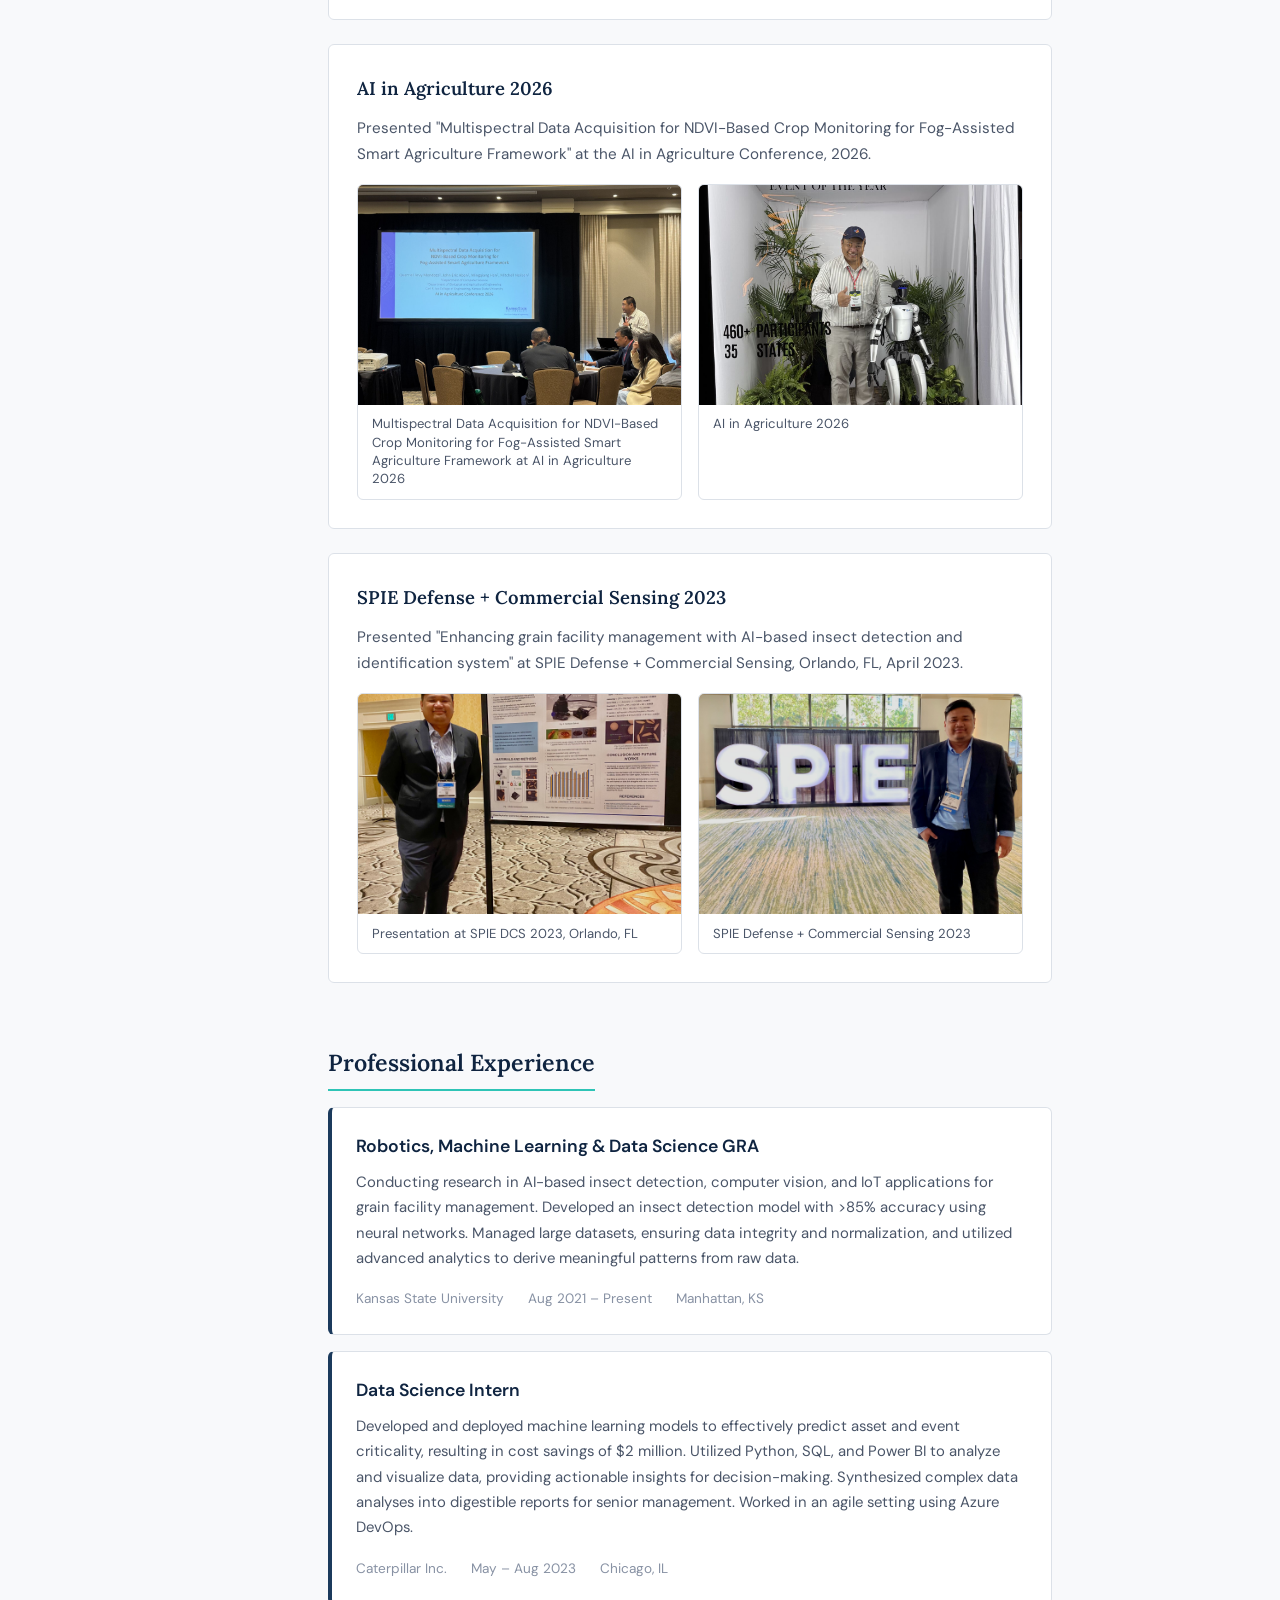
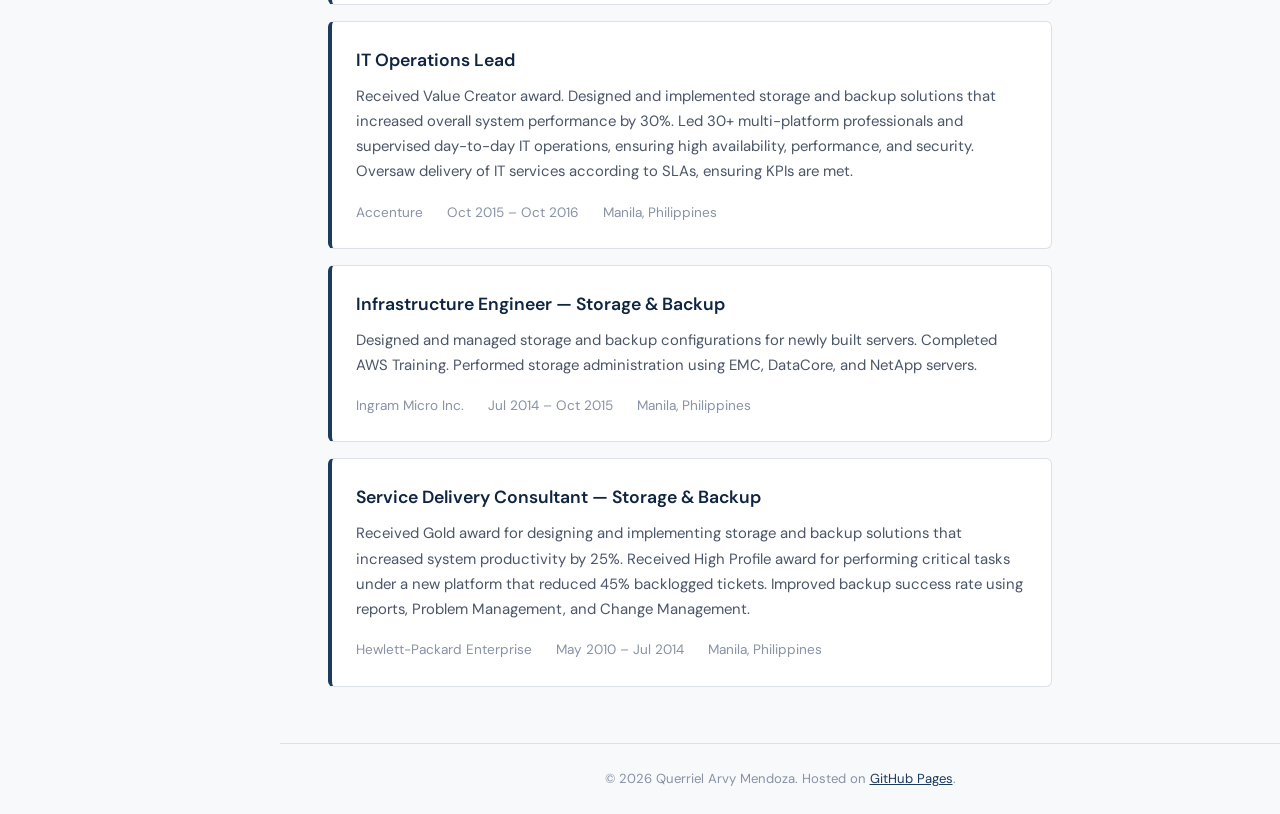
==== commit 4f7fc09f: "Update projects.html" ====
--- a/projects.html
+++ b/projects.html
@@ -152,19 +152,6 @@
         </div>
       </div>
 
-      <div class="research-card">
-        <h3>🌾 Crop Recommendation System</h3>
-        <p>
-          A proof-of-concept machine learning project that advises on the ideal crops to plant,
-          the right fertilizers to employ, and detects diseases that might affect crops. Uses
-          environmental and soil data to provide data-driven agricultural recommendations.
-        </p>
-        <div class="research-tags"><span>Python</span><span>Machine Learning</span><span>Jupyter Notebook</span><span>Data Science</span></div>
-        <div class="pub-item__links" style="margin-top: 0.75rem;">
-          <a href="https://github.com/qasmendoza/crop-recommendation" target="_blank">GitHub</a>
-        </div>
-      </div>
-
       <h2>Conference Presentations</h2>
 
       <!-- CAC 2026 -->
